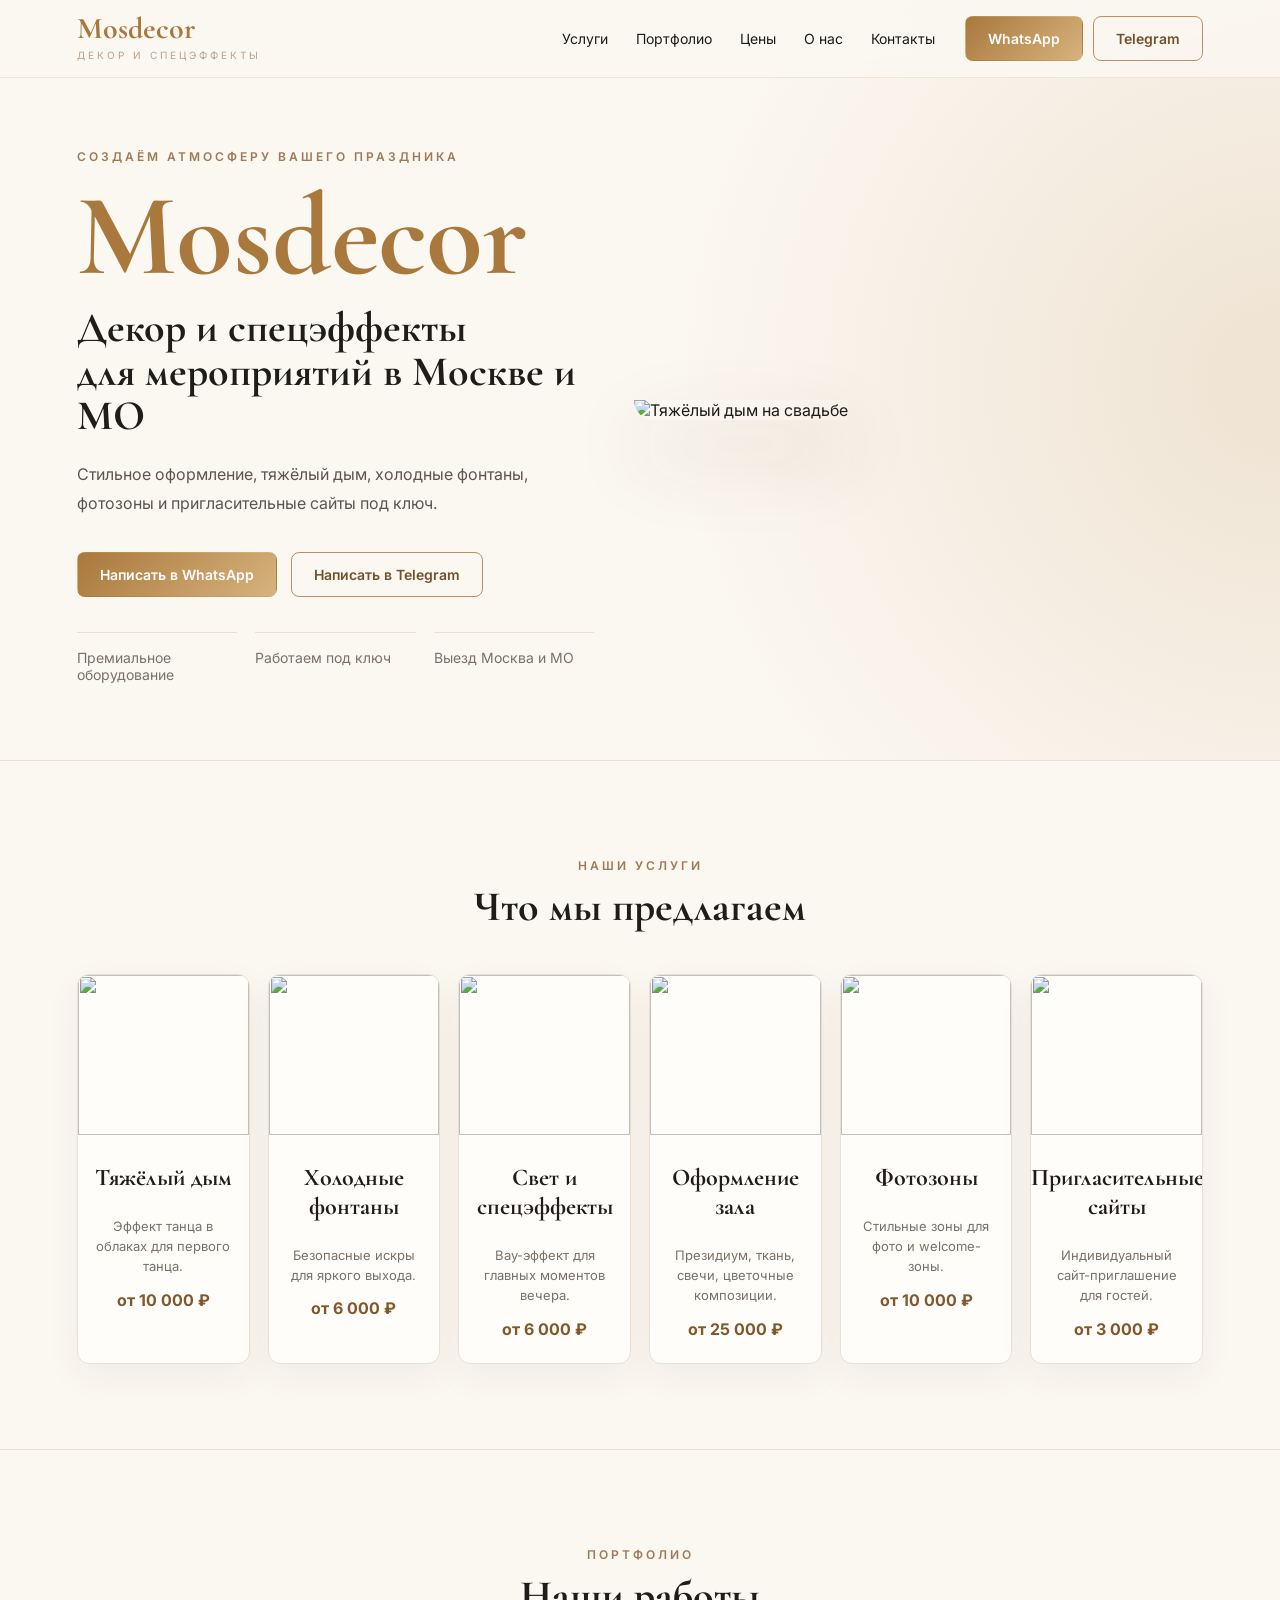
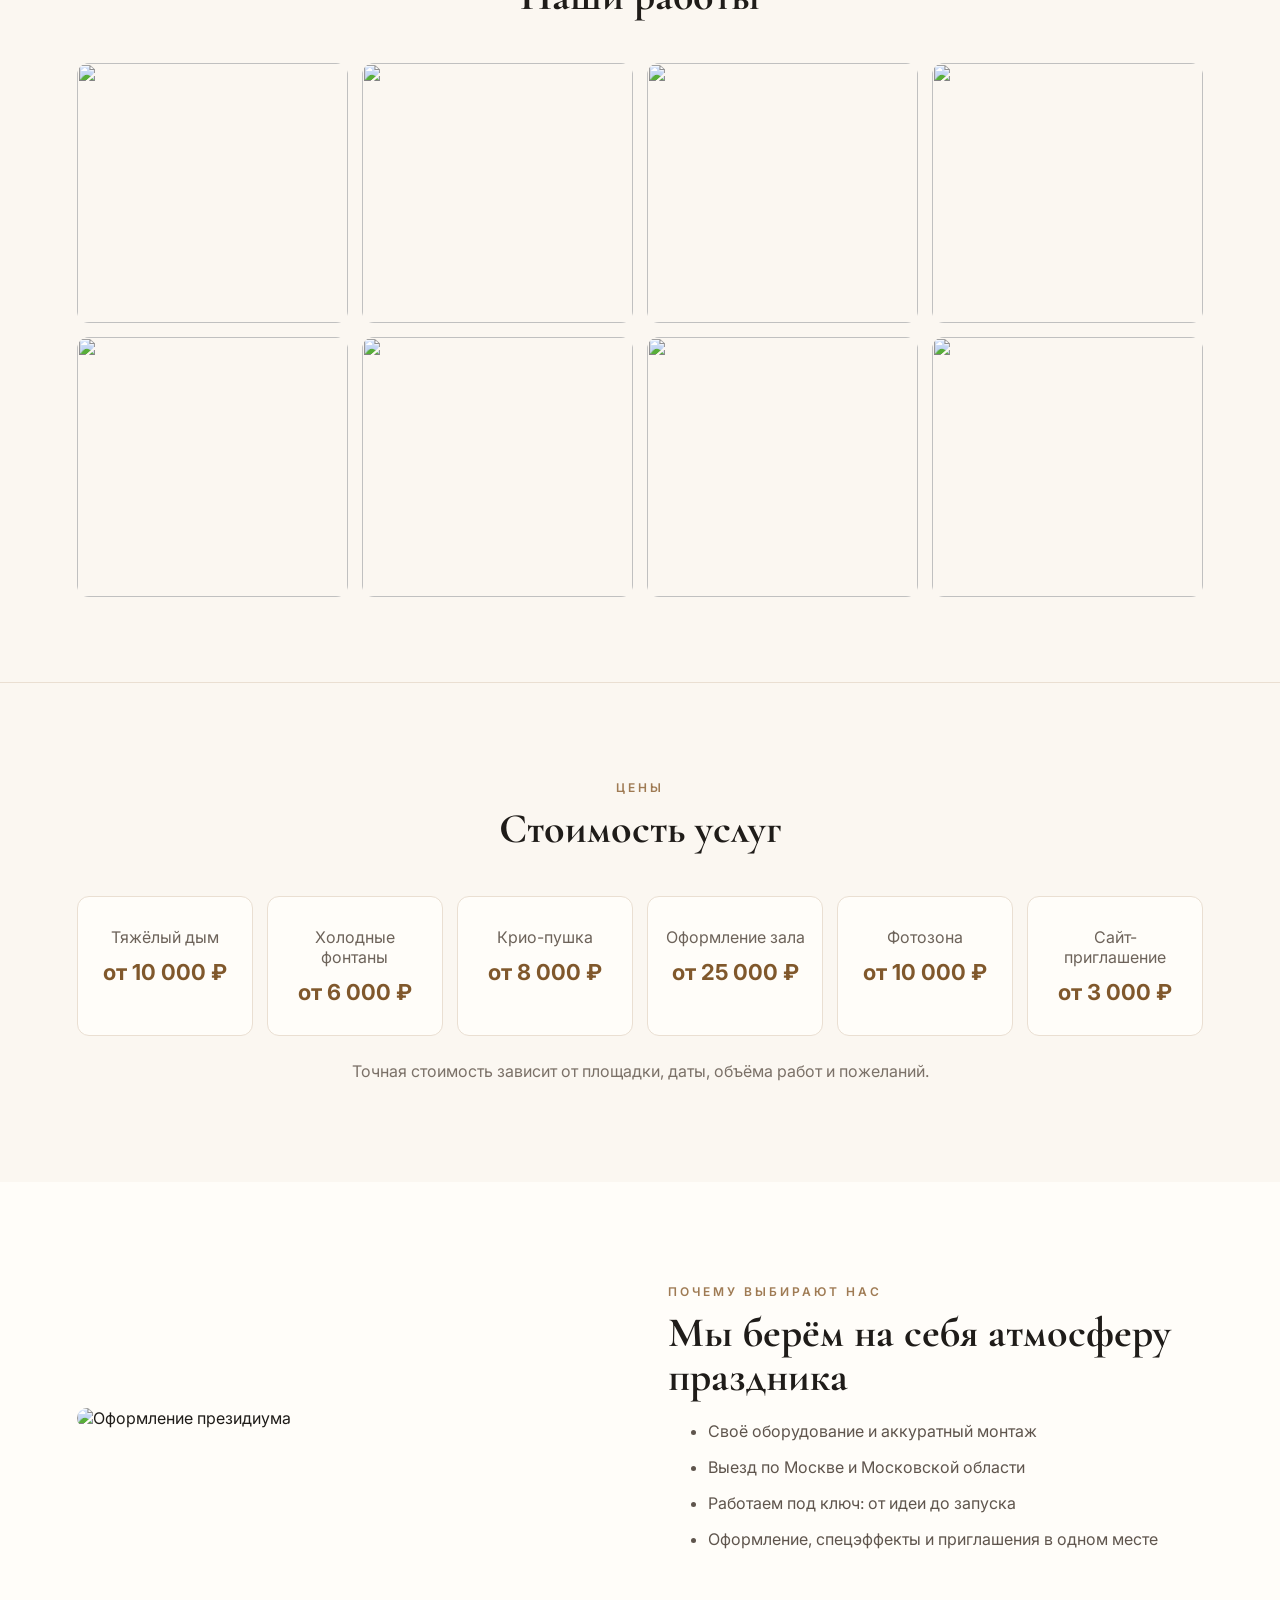
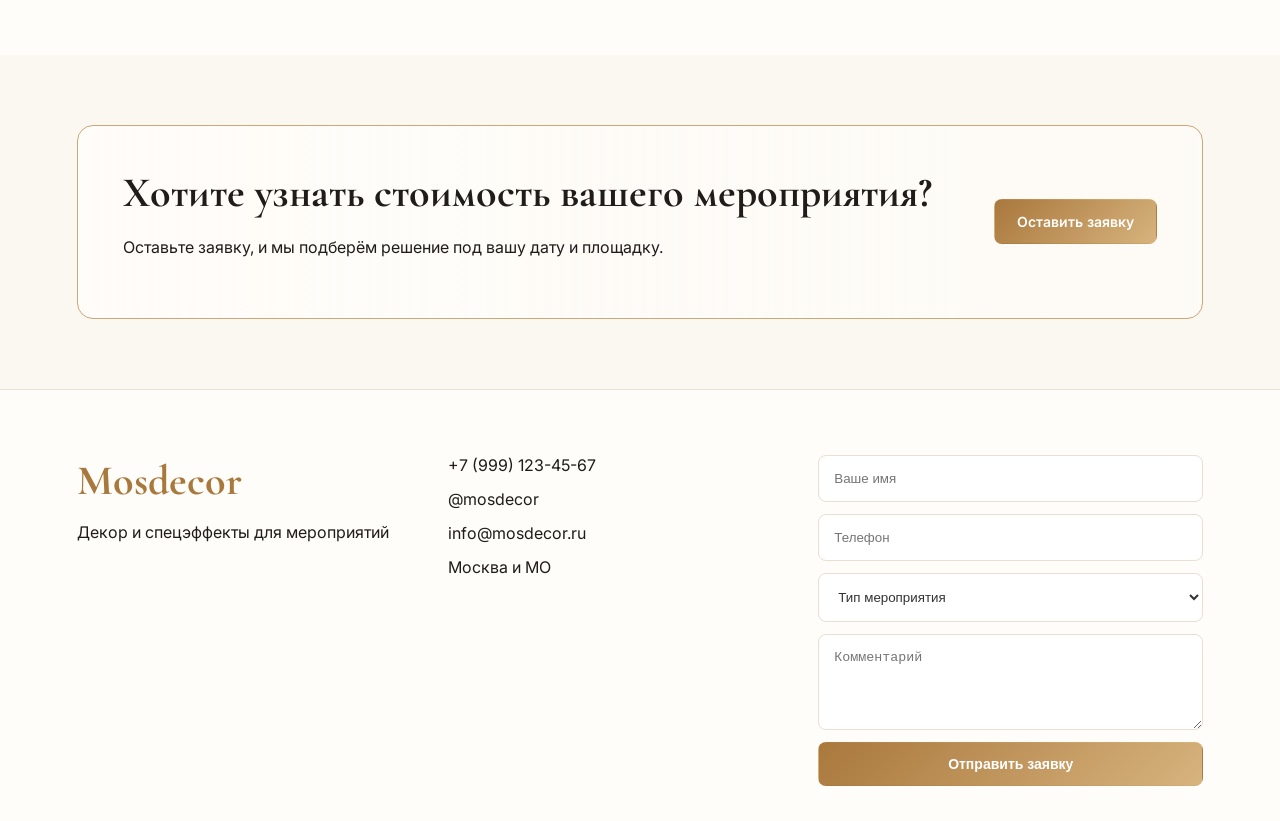
==== index.html @ d2f896ca "Add files via upload" ====
<!doctype html>
<html lang="ru">
<head>
  <meta charset="UTF-8" />
  <meta name="viewport" content="width=device-width, initial-scale=1.0" />
  <title>Mosdecor — декор и спецэффекты</title>
  <meta name="description" content="Mosdecor — декор и спецэффекты для свадеб и мероприятий в Москве и Московской области." />
  <link rel="preconnect" href="https://fonts.googleapis.com">
  <link rel="preconnect" href="https://fonts.gstatic.com" crossorigin>
  <link href="https://fonts.googleapis.com/css2?family=Cormorant+Garamond:wght@400;500;600;700&family=Inter:wght@300;400;500;600&display=swap" rel="stylesheet">
  <link rel="stylesheet" href="style.css" />
</head>
<body>
  <header class="header">
    <a href="#home" class="logo">Mosdecor<span>декор и спецэффекты</span></a>
    <nav class="nav">
      <a href="#services">Услуги</a>
      <a href="#portfolio">Портфолио</a>
      <a href="#prices">Цены</a>
      <a href="#about">О нас</a>
      <a href="#contacts">Контакты</a>
    </nav>
    <div class="header-actions">
      <a class="btn btn-light" href="https://wa.me/79991234567" target="_blank">WhatsApp</a>
      <a class="btn btn-line" href="https://t.me/mosdecor" target="_blank">Telegram</a>
    </div>
    <button class="burger" aria-label="Меню"><span></span><span></span></button>
  </header>

  <main id="home">
    <section class="hero">
      <div class="hero-text reveal">
        <p class="eyebrow">создаём атмосферу вашего праздника</p>
        <h1>Mosdecor</h1>
        <h2>Декор и спецэффекты<br>для мероприятий в Москве и МО</h2>
        <p class="lead">Стильное оформление, тяжёлый дым, холодные фонтаны, фотозоны и пригласительные сайты под ключ.</p>
        <div class="hero-buttons">
          <a class="btn btn-gold" href="https://wa.me/79991234567" target="_blank">Написать в WhatsApp</a>
          <a class="btn btn-outline" href="https://t.me/mosdecor" target="_blank">Написать в Telegram</a>
        </div>
        <div class="features">
          <div>Премиальное оборудование</div>
          <div>Работаем под ключ</div>
          <div>Выезд Москва и МО</div>
        </div>
      </div>
      <div class="hero-photo reveal">
        <img src="images/hero.jpg" alt="Тяжёлый дым на свадьбе">
      </div>
    </section>

    <section class="section" id="services">
      <div class="section-title">
        <p>наши услуги</p>
        <h2>Что мы предлагаем</h2>
      </div>
      <div class="services-grid">
        <article class="service-card"><img src="images/smoke-1.jpg" alt=""><h3>Тяжёлый дым</h3><p>Эффект танца в облаках для первого танца.</p><b>от 10 000 ₽</b></article>
        <article class="service-card"><img src="images/smoke-2.jpg" alt=""><h3>Холодные фонтаны</h3><p>Безопасные искры для яркого выхода.</p><b>от 6 000 ₽</b></article>
        <article class="service-card"><img src="images/smoke-3.jpg" alt=""><h3>Свет и спецэффекты</h3><p>Вау-эффект для главных моментов вечера.</p><b>от 6 000 ₽</b></article>
        <article class="service-card"><img src="images/decor-1.jpg" alt=""><h3>Оформление зала</h3><p>Президиум, ткань, свечи, цветочные композиции.</p><b>от 25 000 ₽</b></article>
        <article class="service-card"><img src="images/zone-1.jpg" alt=""><h3>Фотозоны</h3><p>Стильные зоны для фото и welcome-зоны.</p><b>от 10 000 ₽</b></article>
        <article class="service-card"><img src="images/gold-zone.jpg" alt=""><h3>Пригласительные сайты</h3><p>Индивидуальный сайт-приглашение для гостей.</p><b>от 3 000 ₽</b></article>
      </div>
    </section>

    <section class="section" id="portfolio">
      <div class="section-title"><p>портфолио</p><h2>Наши работы</h2></div>
      <div class="portfolio-grid">
        <img src="images/smoke-1.jpg" alt=""><img src="images/smoke-2.jpg" alt=""><img src="images/smoke-3.jpg" alt=""><img src="images/zone-1.jpg" alt=""><img src="images/zone-2.jpg" alt=""><img src="images/decor-1.jpg" alt=""><img src="images/decor-2.jpg" alt=""><img src="images/decor-3.jpg" alt="">
      </div>
    </section>

    <section class="section prices" id="prices">
      <div class="section-title"><p>цены</p><h2>Стоимость услуг</h2></div>
      <div class="price-grid">
        <div><span>Тяжёлый дым</span><b>от 10 000 ₽</b></div>
        <div><span>Холодные фонтаны</span><b>от 6 000 ₽</b></div>
        <div><span>Крио-пушка</span><b>от 8 000 ₽</b></div>
        <div><span>Оформление зала</span><b>от 25 000 ₽</b></div>
        <div><span>Фотозона</span><b>от 10 000 ₽</b></div>
        <div><span>Сайт-приглашение</span><b>от 3 000 ₽</b></div>
      </div>
      <p class="note">Точная стоимость зависит от площадки, даты, объёма работ и пожеланий.</p>
    </section>

    <section class="about" id="about">
      <div><img src="images/decor-3.jpg" alt="Оформление президиума"></div>
      <div class="about-text">
        <p class="eyebrow">почему выбирают нас</p>
        <h2>Мы берём на себя атмосферу праздника</h2>
        <ul>
          <li>Своё оборудование и аккуратный монтаж</li>
          <li>Выезд по Москве и Московской области</li>
          <li>Работаем под ключ: от идеи до запуска</li>
          <li>Оформление, спецэффекты и приглашения в одном месте</li>
        </ul>
      </div>
    </section>

    <section class="cta">
      <div><h2>Хотите узнать стоимость вашего мероприятия?</h2><p>Оставьте заявку, и мы подберём решение под вашу дату и площадку.</p></div>
      <a href="#contacts" class="btn btn-gold">Оставить заявку</a>
    </section>
  </main>

  <footer class="footer" id="contacts">
    <div class="footer-brand"><h2>Mosdecor</h2><p>Декор и спецэффекты для мероприятий</p></div>
    <div class="contacts">
      <a href="tel:+79991234567">+7 (999) 123-45-67</a>
      <a href="https://t.me/mosdecor" target="_blank">@mosdecor</a>
      <a href="mailto:info@mosdecor.ru">info@mosdecor.ru</a>
      <span>Москва и МО</span>
    </div>
    <form class="form">
      <input type="text" placeholder="Ваше имя">
      <input type="tel" placeholder="Телефон">
      <select><option>Тип мероприятия</option><option>Свадьба</option><option>Юбилей</option><option>Корпоратив</option></select>
      <textarea placeholder="Комментарий"></textarea>
      <button class="btn btn-gold" type="submit">Отправить заявку</button>
    </form>
  </footer>
  <script src="script.js"></script>
</body>
</html>
---- style.css ----
:root{--bg:#fbf7f1;--paper:#fffdf9;--text:#1f1c19;--muted:#7b7168;--gold:#a9783d;--gold2:#d7b37d;--line:#eadfD2}*{box-sizing:border-box}html{scroll-behavior:smooth}body{margin:0;background:var(--bg);color:var(--text);font-family:Inter,Arial,sans-serif}.header{position:fixed;z-index:20;top:0;left:0;right:0;height:78px;display:flex;align-items:center;gap:30px;padding:0 6%;background:rgba(251,247,241,.86);backdrop-filter:blur(18px);border-bottom:1px solid rgba(169,120,61,.14)}.logo{font-family:'Cormorant Garamond',serif;font-size:30px;color:var(--gold);text-decoration:none;font-weight:700;line-height:.8}.logo span{display:block;font:10px Inter,sans-serif;letter-spacing:3px;text-transform:uppercase;color:#b8a28b;margin-top:8px}.nav{margin-left:auto;display:flex;gap:28px}.nav a{color:var(--text);text-decoration:none;font-size:14px}.header-actions{display:flex;gap:10px}.btn{display:inline-flex;align-items:center;justify-content:center;border-radius:8px;padding:13px 22px;text-decoration:none;font-weight:600;font-size:14px;border:1px solid transparent;cursor:pointer}.btn-gold,.btn-light{background:linear-gradient(135deg,var(--gold),var(--gold2));color:white}.btn-outline,.btn-line{border-color:#b99162;color:#74512b;background:transparent}.burger{display:none}.hero{min-height:760px;display:grid;grid-template-columns:1fr 1.1fr;align-items:center;gap:40px;padding:130px 6% 70px;background:radial-gradient(circle at right,#efe3d2,transparent 45%)}.eyebrow,.section-title p{letter-spacing:3px;text-transform:uppercase;color:#9f7b54;font-size:12px;font-weight:600}.hero h1{font-family:'Cormorant Garamond',serif;font-size:116px;line-height:.82;margin:25px 0 22px;color:var(--gold)}.hero h2,.section-title h2,.about h2,.cta h2{font-family:'Cormorant Garamond',serif;font-size:42px;line-height:1.05;margin:0 0 22px}.lead{max-width:520px;color:#5f554d;line-height:1.8}.hero-buttons{display:flex;gap:14px;flex-wrap:wrap;margin:34px 0}.features{display:grid;grid-template-columns:repeat(3,1fr);gap:18px;max-width:660px;margin-top:35px}.features div{border-top:1px solid var(--line);padding-top:16px;color:#7b7168;font-size:14px}.hero-photo img{width:100%;height:620px;object-fit:cover;border-radius:0 0 0 110px;box-shadow:0 35px 80px rgba(91,61,30,.18)}.section{padding:85px 6%;border-top:1px solid var(--line)}.section-title{text-align:center;margin-bottom:45px}.services-grid{display:grid;grid-template-columns:repeat(6,1fr);gap:18px}.service-card{background:var(--paper);border:1px solid var(--line);border-radius:12px;text-align:center;overflow:hidden;padding-bottom:24px;box-shadow:0 12px 35px rgba(83,59,38,.06)}.service-card img{width:100%;height:160px;object-fit:cover}.service-card h3{font-family:'Cormorant Garamond',serif;font-size:24px}.service-card p{font-size:13px;line-height:1.55;color:var(--muted);padding:0 14px}.service-card b{color:#80582c}.portfolio-grid{display:grid;grid-template-columns:repeat(4,1fr);gap:14px}.portfolio-grid img{width:100%;height:260px;object-fit:cover;border-radius:12px}.price-grid{display:grid;grid-template-columns:repeat(6,1fr);gap:14px}.price-grid div{background:var(--paper);border:1px solid var(--line);border-radius:12px;text-align:center;padding:30px 15px}.price-grid span{display:block;color:#6d635a;margin-bottom:12px}.price-grid b{font-size:22px;color:#80582c}.note{text-align:center;color:var(--muted);margin-top:25px}.about{display:grid;grid-template-columns:1fr 1fr;gap:55px;align-items:center;padding:90px 6%;background:#fffdf9}.about img{width:100%;height:520px;object-fit:cover;border-radius:16px}.about li{margin:16px 0;color:#5f554d}.cta{margin:70px 6%;padding:45px;border:1px solid #cba779;border-radius:16px;background:linear-gradient(90deg,rgba(255,253,249,.94),rgba(255,253,249,.62)),url('images/decor-2.jpg') center/cover;display:flex;align-items:center;justify-content:space-between;gap:30px}.footer{padding:65px 6% 35px;display:grid;grid-template-columns:1fr 1fr 1.2fr;gap:50px;border-top:1px solid var(--line);background:#fffdf9}.footer h2{font-family:'Cormorant Garamond',serif;font-size:42px;color:var(--gold);margin:0}.contacts{display:flex;flex-direction:column;gap:14px}.contacts a{color:var(--text);text-decoration:none}.form{display:grid;gap:12px}.form input,.form select,.form textarea{width:100%;padding:15px;border:1px solid var(--line);border-radius:8px;background:#fff;color:#333}.form textarea{min-height:96px;resize:vertical}.reveal{opacity:0;transform:translateY(20px);transition:1s}.reveal.show{opacity:1;transform:none}@media(max-width:1000px){.nav,.header-actions{display:none}.burger{display:block;margin-left:auto;background:none;border:0}.burger span{display:block;width:28px;height:2px;background:#8c6a44;margin:6px}.hero{grid-template-columns:1fr;padding-top:110px}.hero h1{font-size:76px}.hero-photo img{height:500px;border-radius:18px}.services-grid,.price-grid{grid-template-columns:repeat(2,1fr)}.portfolio-grid{grid-template-columns:repeat(2,1fr)}.about,.footer{grid-template-columns:1fr}.cta{flex-direction:column;align-items:flex-start}.features{grid-template-columns:1fr}}@media(max-width:560px){.header{height:66px;padding:0 20px}.logo{font-size:25px}.hero{padding:95px 20px 50px}.hero h1{font-size:64px}.hero h2,.section-title h2,.about h2,.cta h2{font-size:34px}.hero-photo img{height:430px}.section,.about{padding:60px 20px}.services-grid,.price-grid,.portfolio-grid{grid-template-columns:1fr}.portfolio-grid img{height:330px}.footer{padding:50px 20px}.cta{margin:40px 20px;padding:28px}.btn{width:100%}}
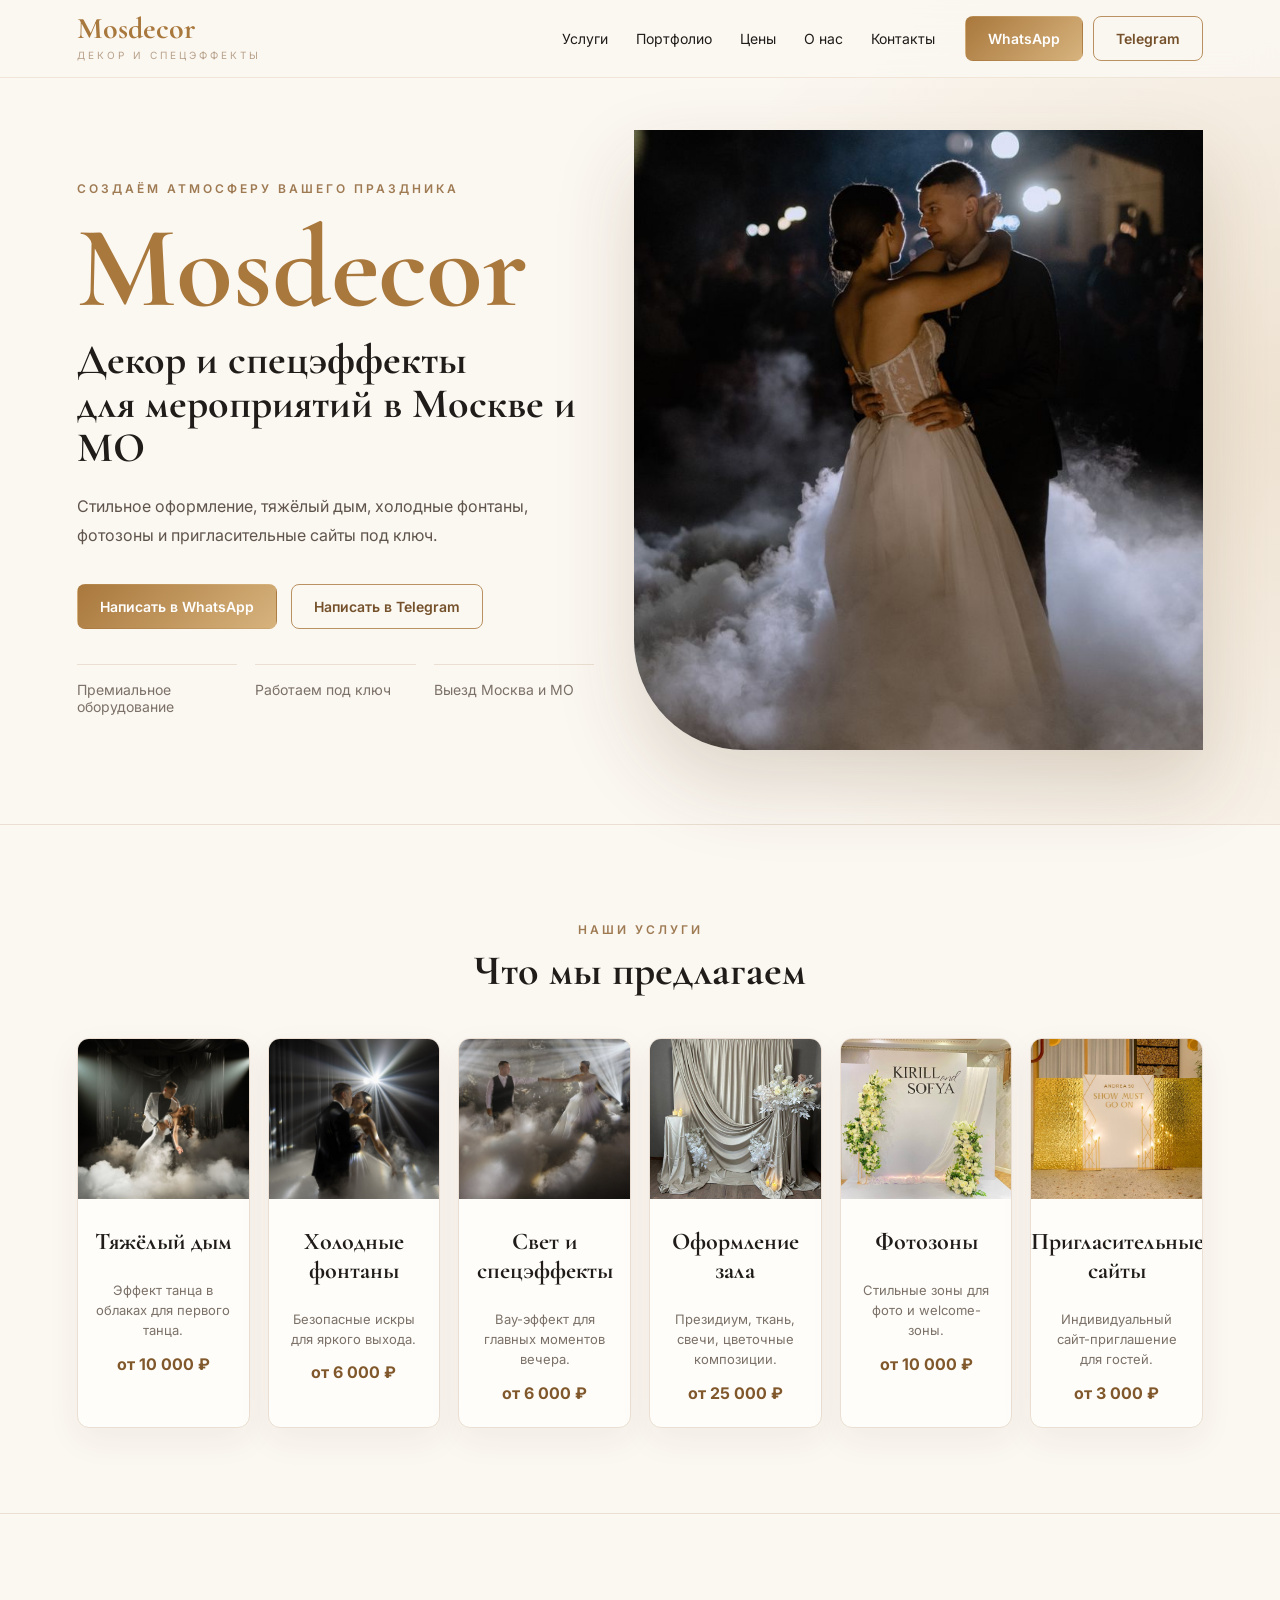
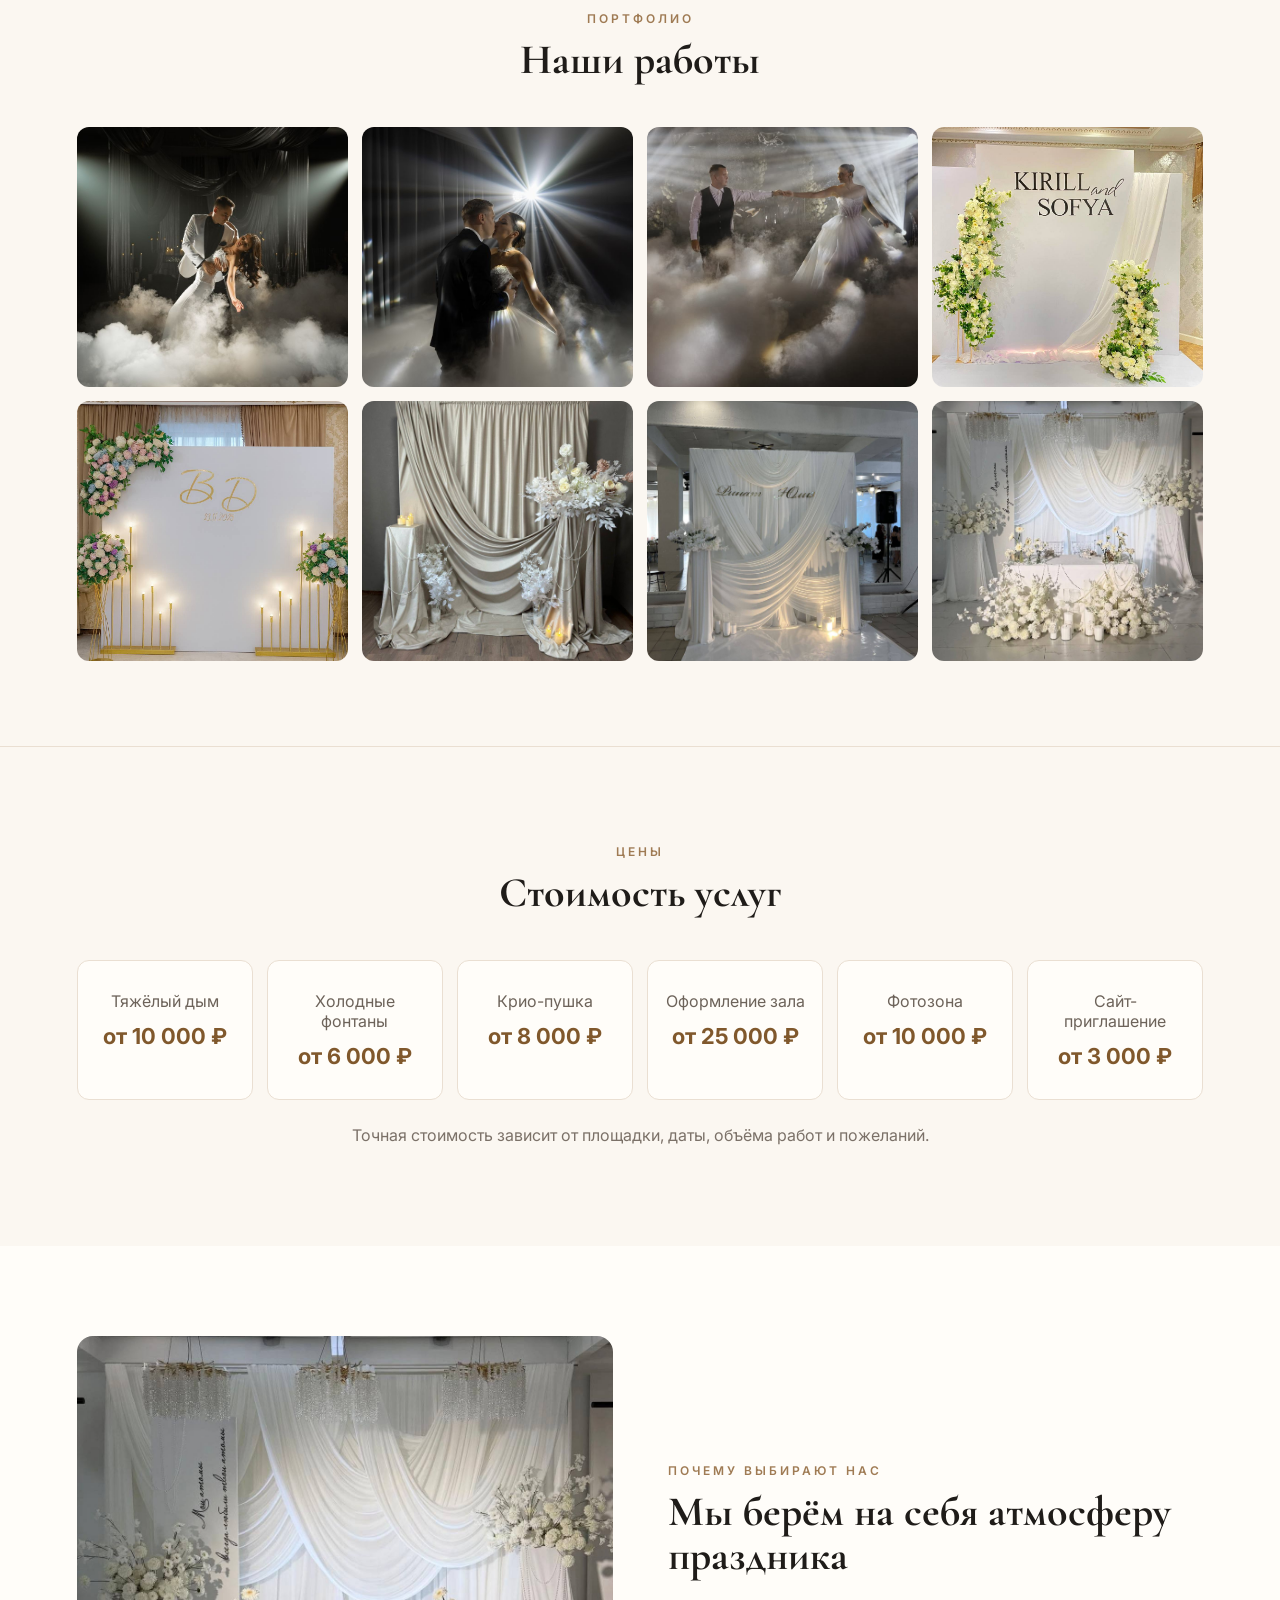
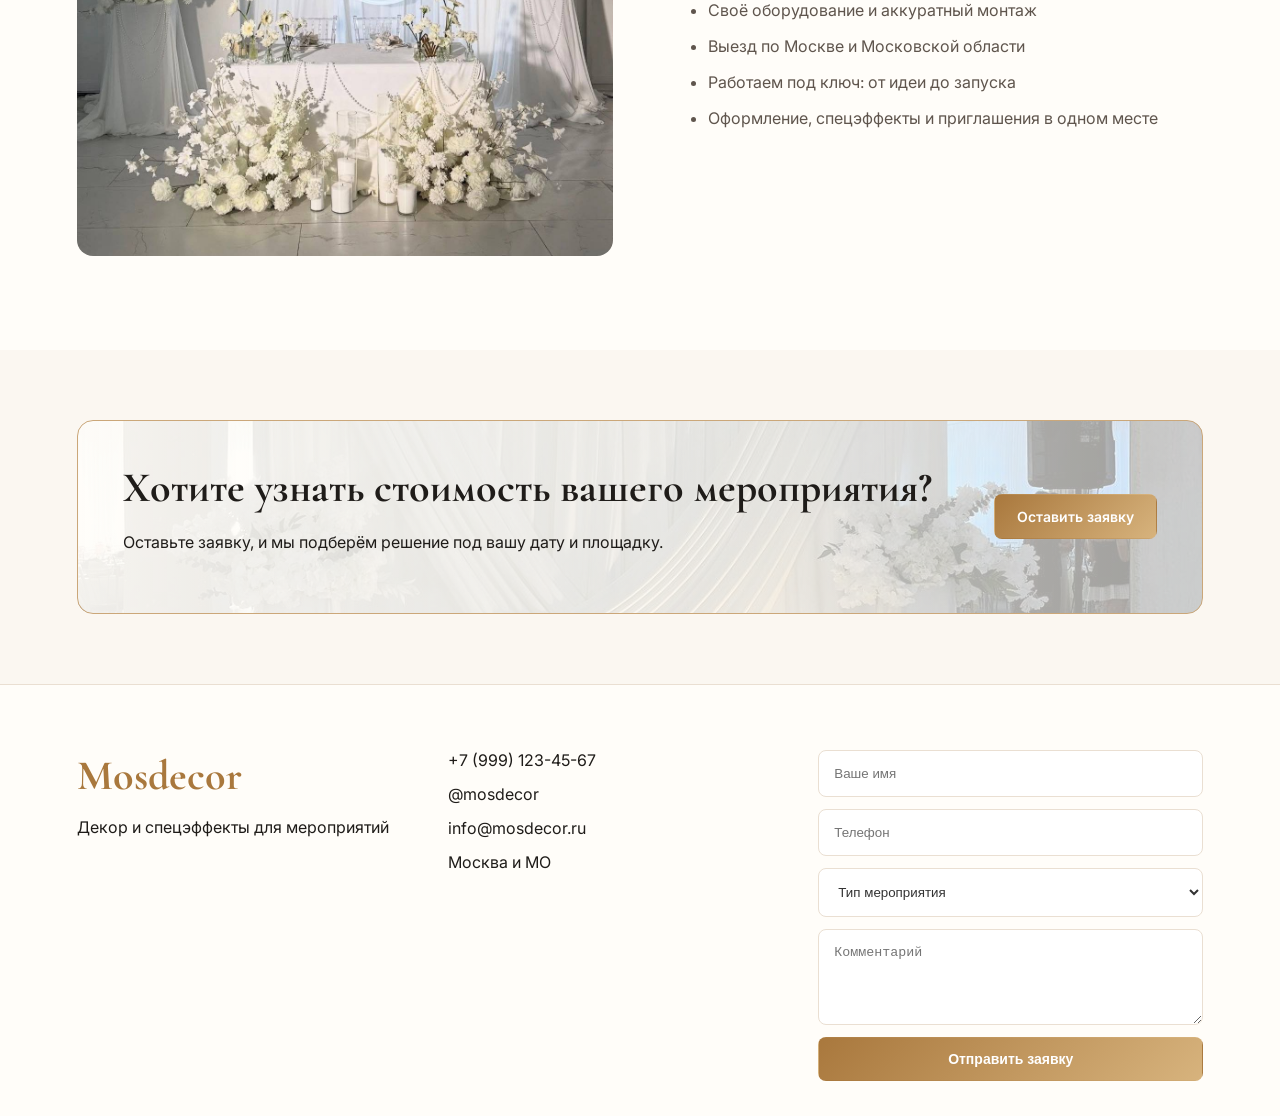
==== commit 8f14a176: "Update index.html" ====
--- a/index.html
+++ b/index.html
@@ -123,3 +123,4 @@
   <script src="script.js"></script>
 </body>
 </html>
+
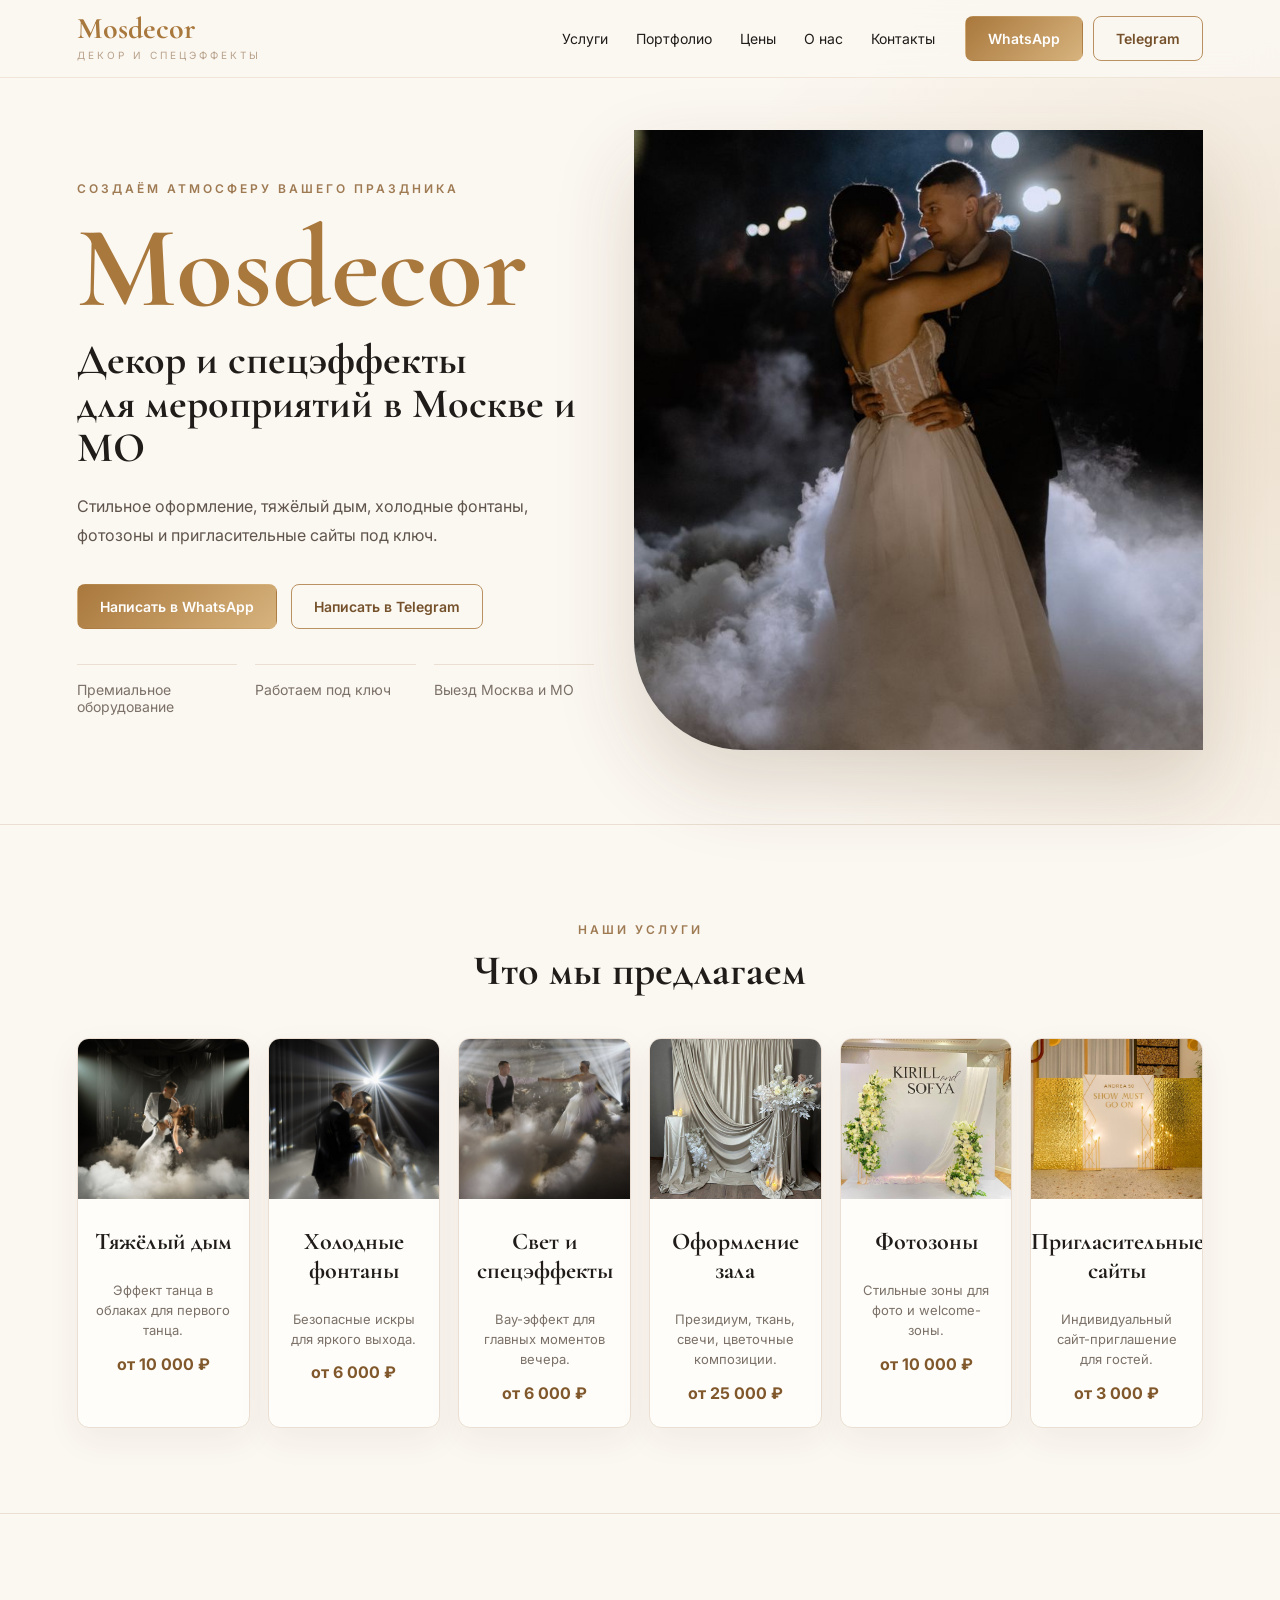
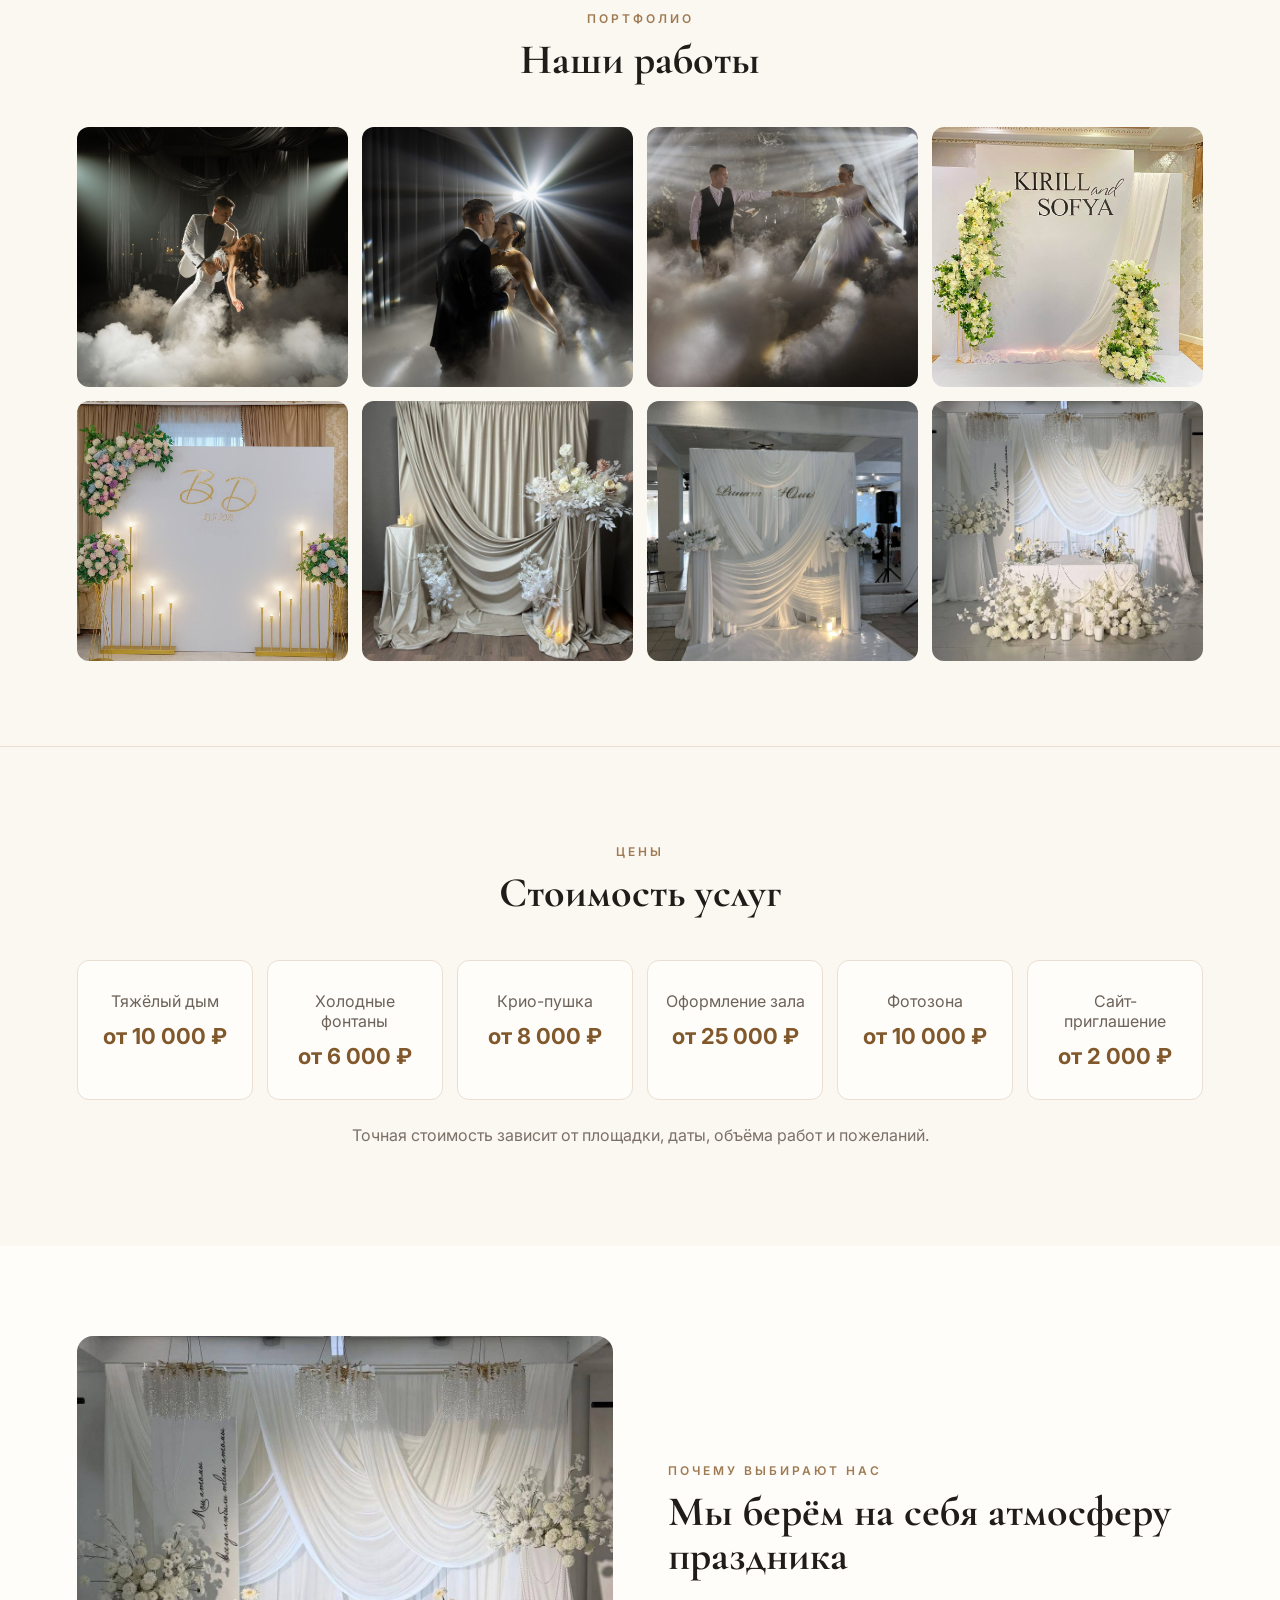
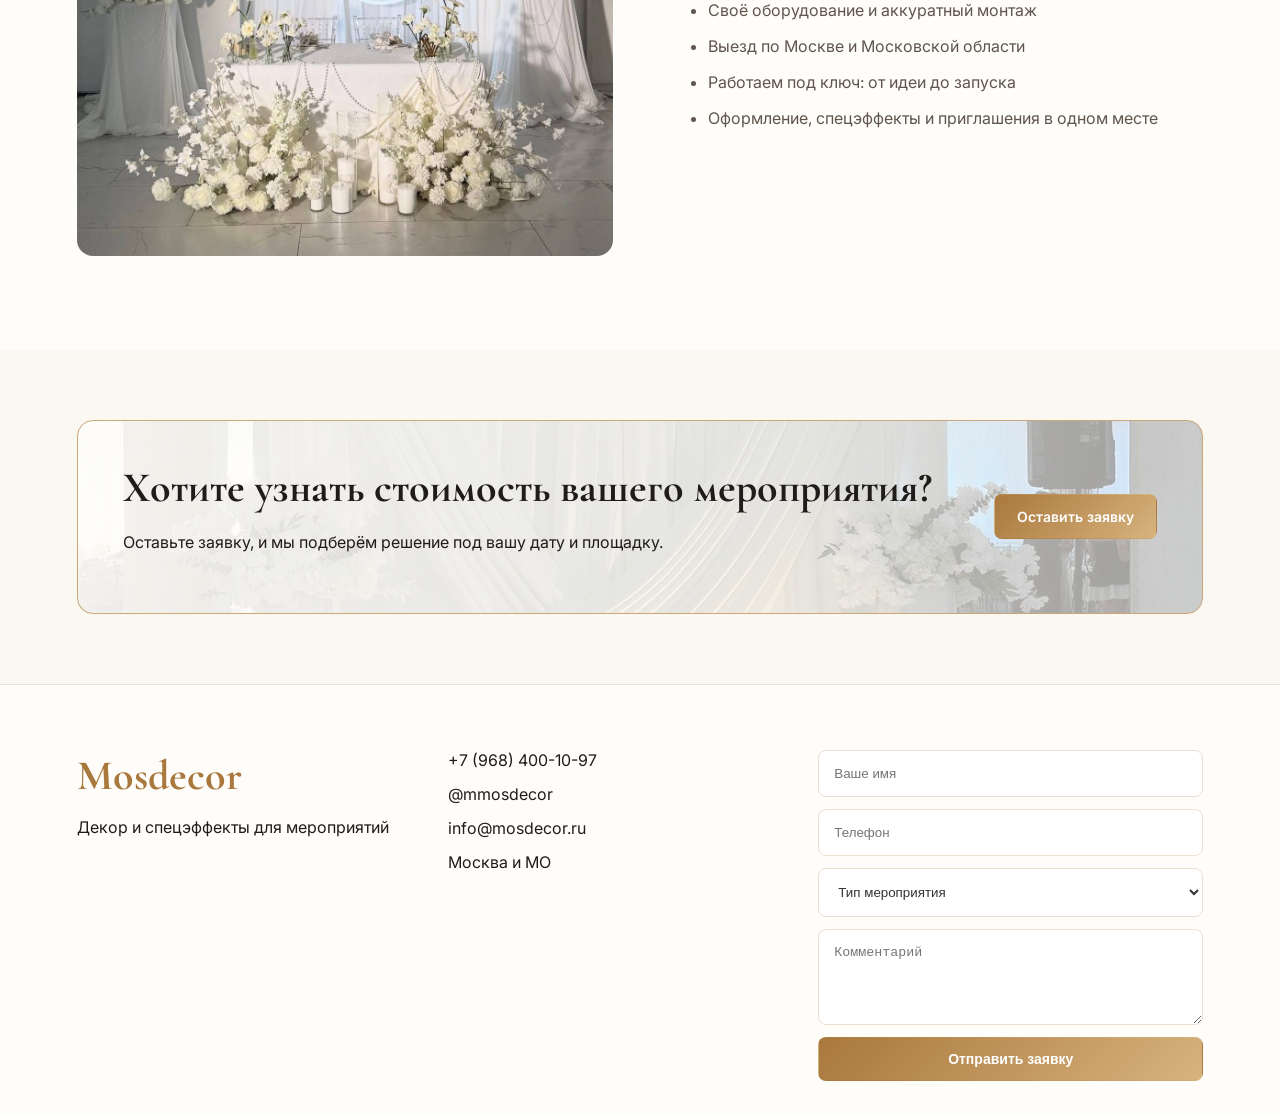
==== commit e923040f: "Update index.html" ====
--- a/index.html
+++ b/index.html
@@ -21,8 +21,8 @@
       <a href="#contacts">Контакты</a>
     </nav>
     <div class="header-actions">
-      <a class="btn btn-light" href="https://wa.me/79991234567" target="_blank">WhatsApp</a>
-      <a class="btn btn-line" href="https://t.me/mosdecor" target="_blank">Telegram</a>
+      <a class="btn btn-light" href="https://wa.me/79684001097" target="_blank">WhatsApp</a>
+      <a class="btn btn-line" href="https://t.me/mmosdecor" target="_blank">Telegram</a>
     </div>
     <button class="burger" aria-label="Меню"><span></span><span></span></button>
   </header>
@@ -35,8 +35,8 @@
         <h2>Декор и спецэффекты<br>для мероприятий в Москве и МО</h2>
         <p class="lead">Стильное оформление, тяжёлый дым, холодные фонтаны, фотозоны и пригласительные сайты под ключ.</p>
         <div class="hero-buttons">
-          <a class="btn btn-gold" href="https://wa.me/79991234567" target="_blank">Написать в WhatsApp</a>
-          <a class="btn btn-outline" href="https://t.me/mosdecor" target="_blank">Написать в Telegram</a>
+          <a class="btn btn-gold" href="https://wa.me/79684001097" target="_blank">Написать в WhatsApp</a>
+          <a class="btn btn-outline" href="https://t.me/mmosdecor" target="_blank">Написать в Telegram</a>
         </div>
         <div class="features">
           <div>Премиальное оборудование</div>
@@ -79,7 +79,7 @@
         <div><span>Крио-пушка</span><b>от 8 000 ₽</b></div>
         <div><span>Оформление зала</span><b>от 25 000 ₽</b></div>
         <div><span>Фотозона</span><b>от 10 000 ₽</b></div>
-        <div><span>Сайт-приглашение</span><b>от 3 000 ₽</b></div>
+        <div><span>Сайт-приглашение</span><b>от 2 000 ₽</b></div>
       </div>
       <p class="note">Точная стоимость зависит от площадки, даты, объёма работ и пожеланий.</p>
     </section>
@@ -107,8 +107,8 @@
   <footer class="footer" id="contacts">
     <div class="footer-brand"><h2>Mosdecor</h2><p>Декор и спецэффекты для мероприятий</p></div>
     <div class="contacts">
-      <a href="tel:+79991234567">+7 (999) 123-45-67</a>
-      <a href="https://t.me/mosdecor" target="_blank">@mosdecor</a>
+      <a href="tel:+79684001097">+7 (968) 400-10-97</a>
+      <a href="https://t.me/mmosdecor" target="_blank">@mmosdecor</a>
       <a href="mailto:info@mosdecor.ru">info@mosdecor.ru</a>
       <span>Москва и МО</span>
     </div>
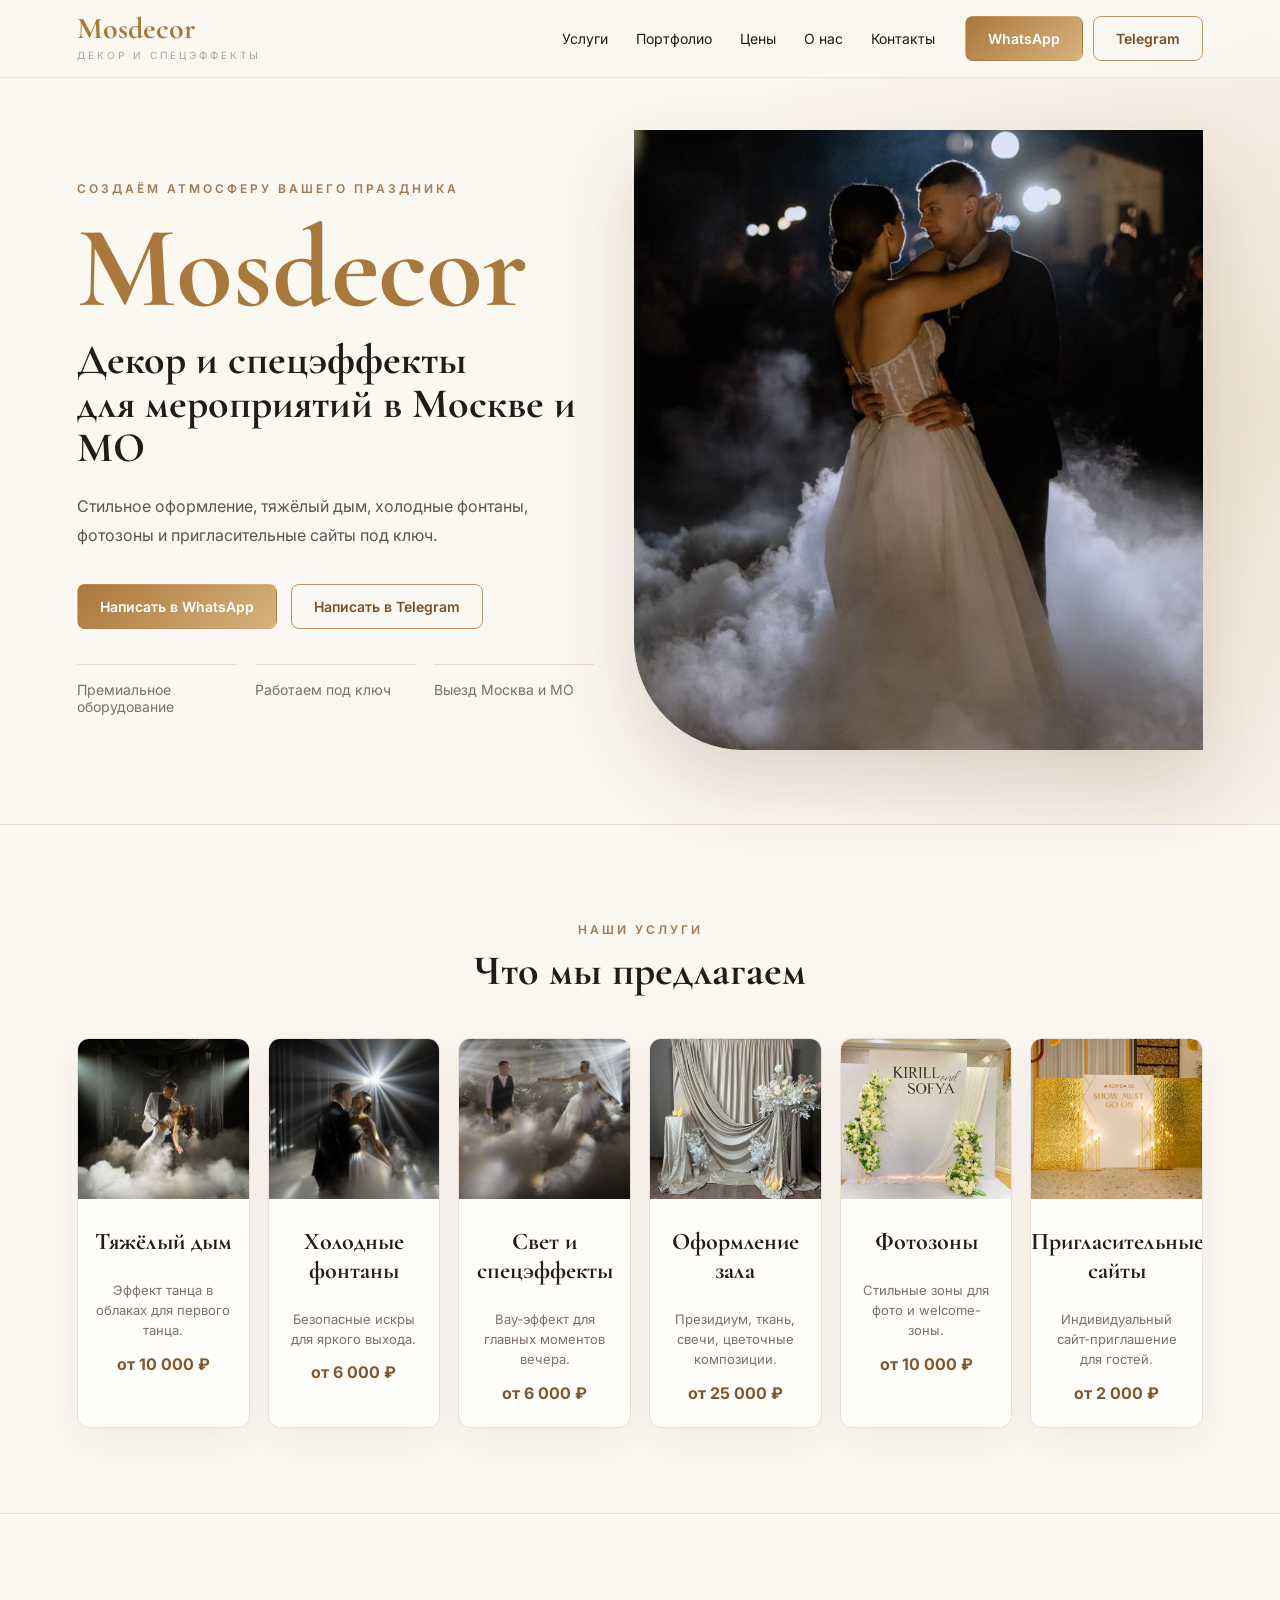
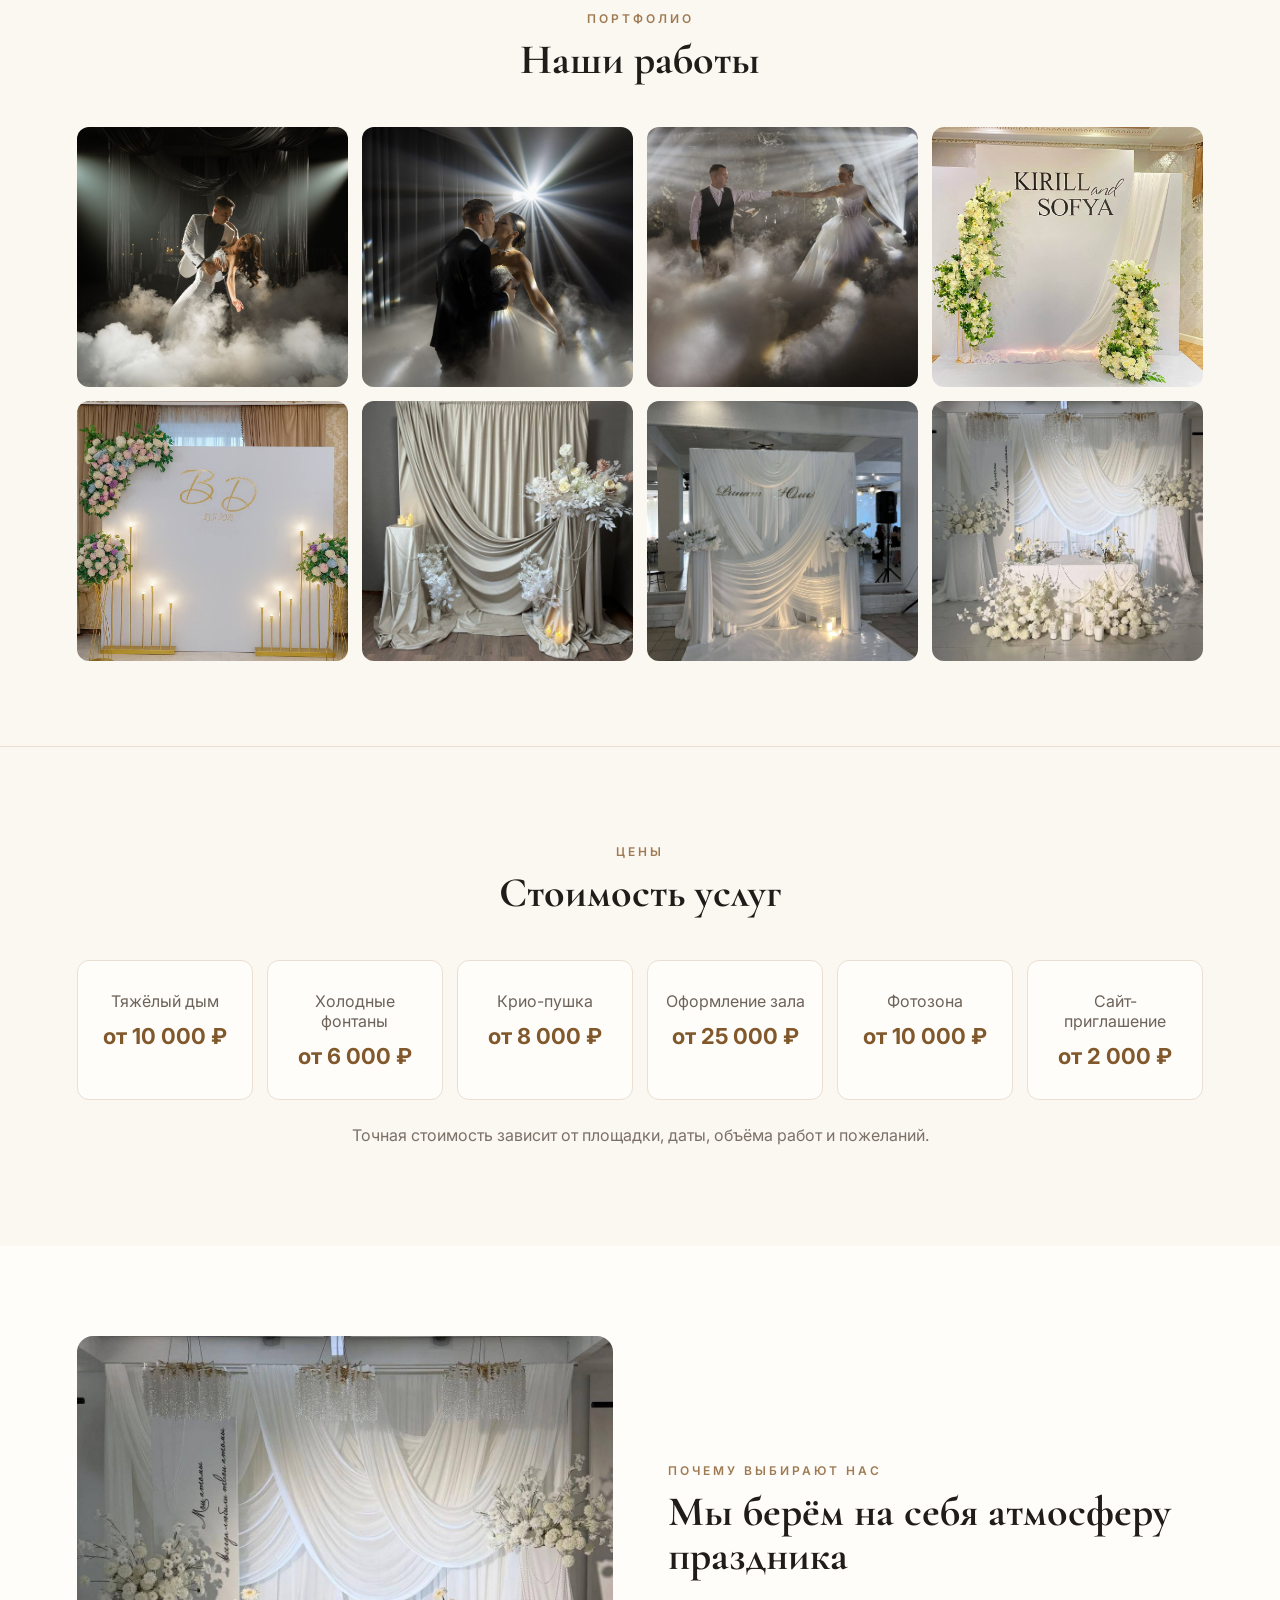
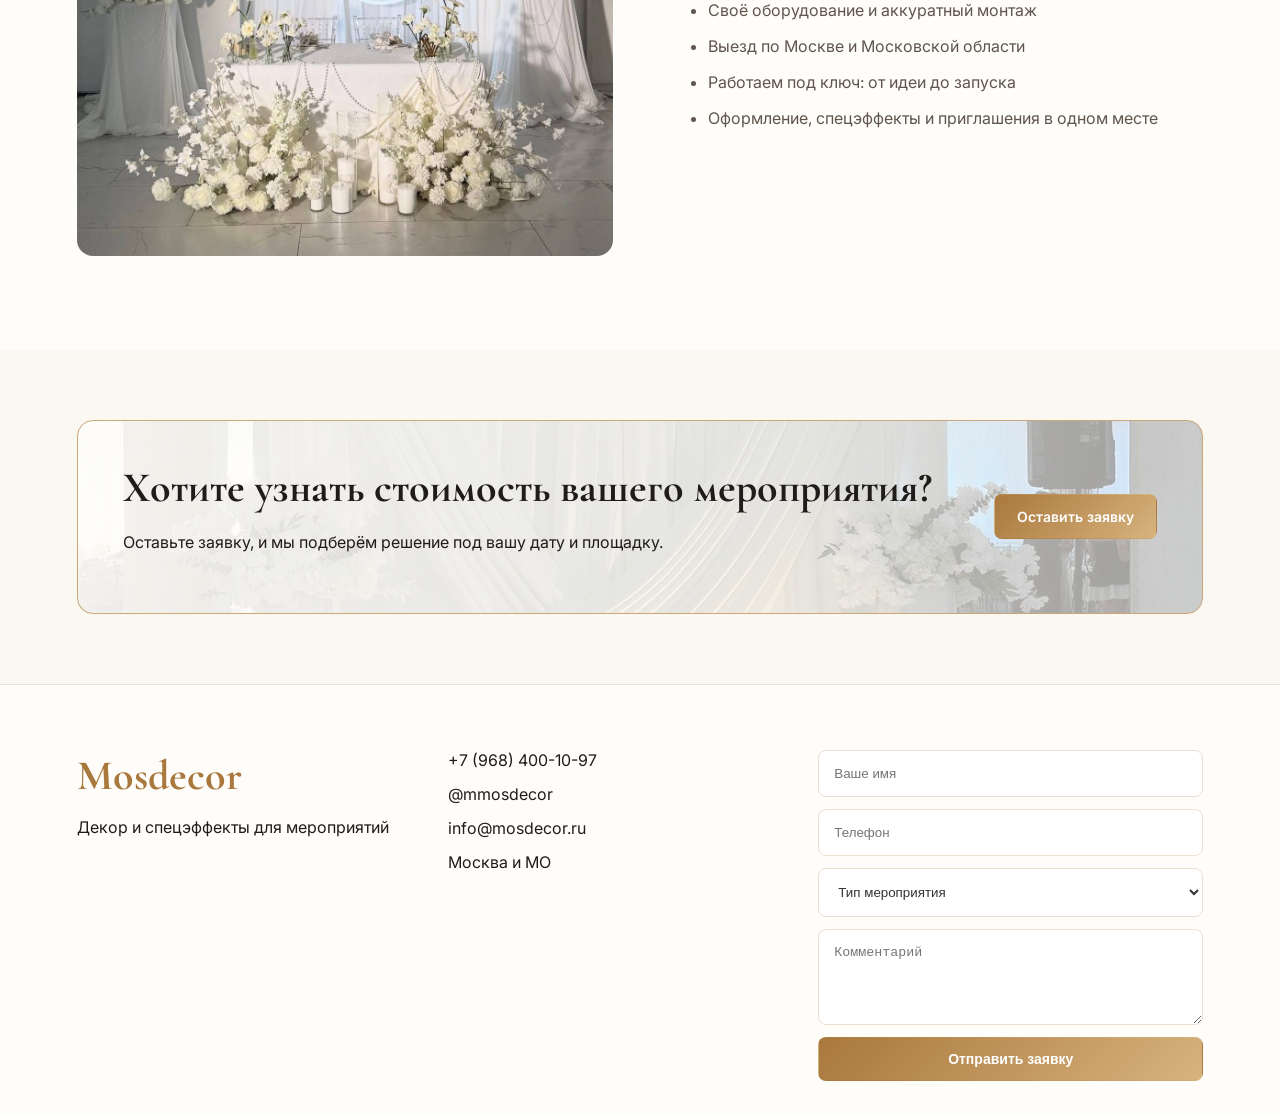
==== commit 2d62b28c: "Update index.html" ====
--- a/index.html
+++ b/index.html
@@ -60,7 +60,7 @@
         <article class="service-card"><img src="images/smoke-3.jpg" alt=""><h3>Свет и спецэффекты</h3><p>Вау-эффект для главных моментов вечера.</p><b>от 6 000 ₽</b></article>
         <article class="service-card"><img src="images/decor-1.jpg" alt=""><h3>Оформление зала</h3><p>Президиум, ткань, свечи, цветочные композиции.</p><b>от 25 000 ₽</b></article>
         <article class="service-card"><img src="images/zone-1.jpg" alt=""><h3>Фотозоны</h3><p>Стильные зоны для фото и welcome-зоны.</p><b>от 10 000 ₽</b></article>
-        <article class="service-card"><img src="images/gold-zone.jpg" alt=""><h3>Пригласительные сайты</h3><p>Индивидуальный сайт-приглашение для гостей.</p><b>от 3 000 ₽</b></article>
+        <article class="service-card"><img src="images/gold-zone.jpg" alt=""><h3>Пригласительные сайты</h3><p>Индивидуальный сайт-приглашение для гостей.</p><b>от 2 000 ₽</b></article>
       </div>
     </section>
 
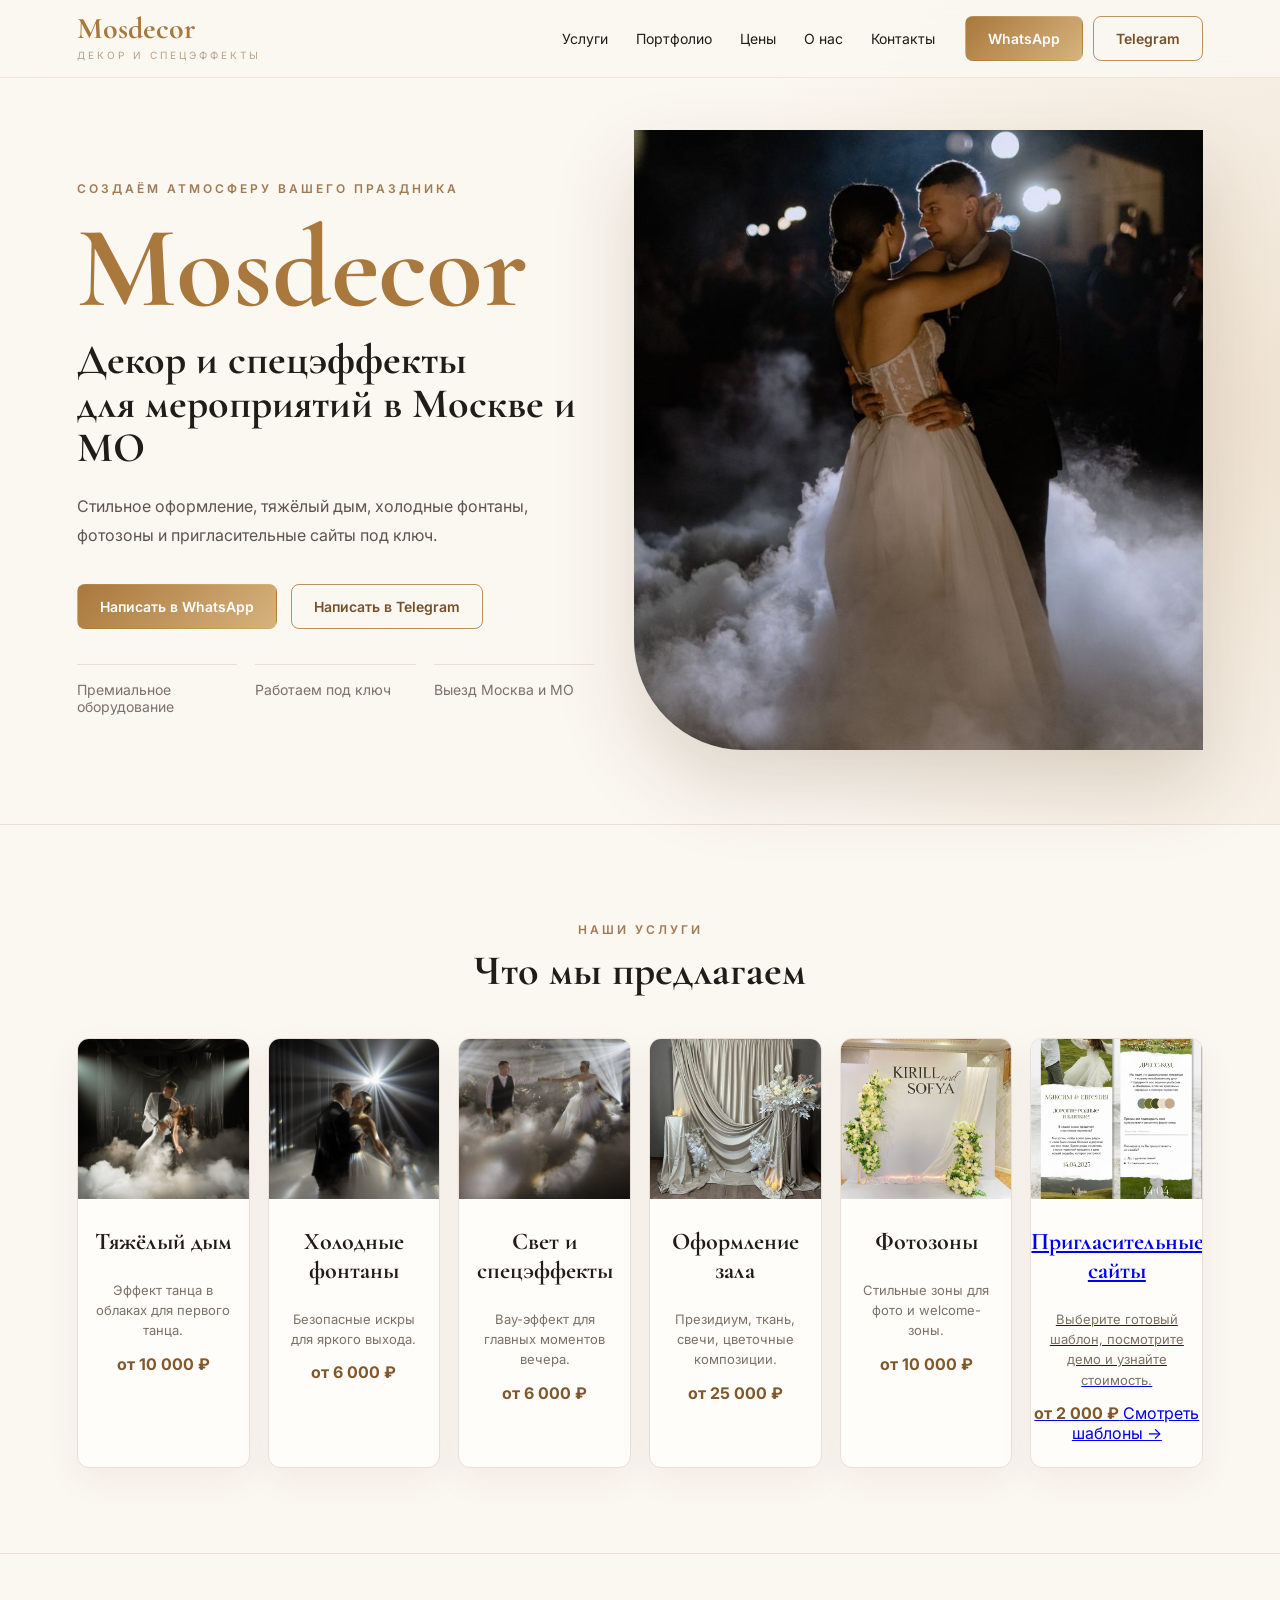
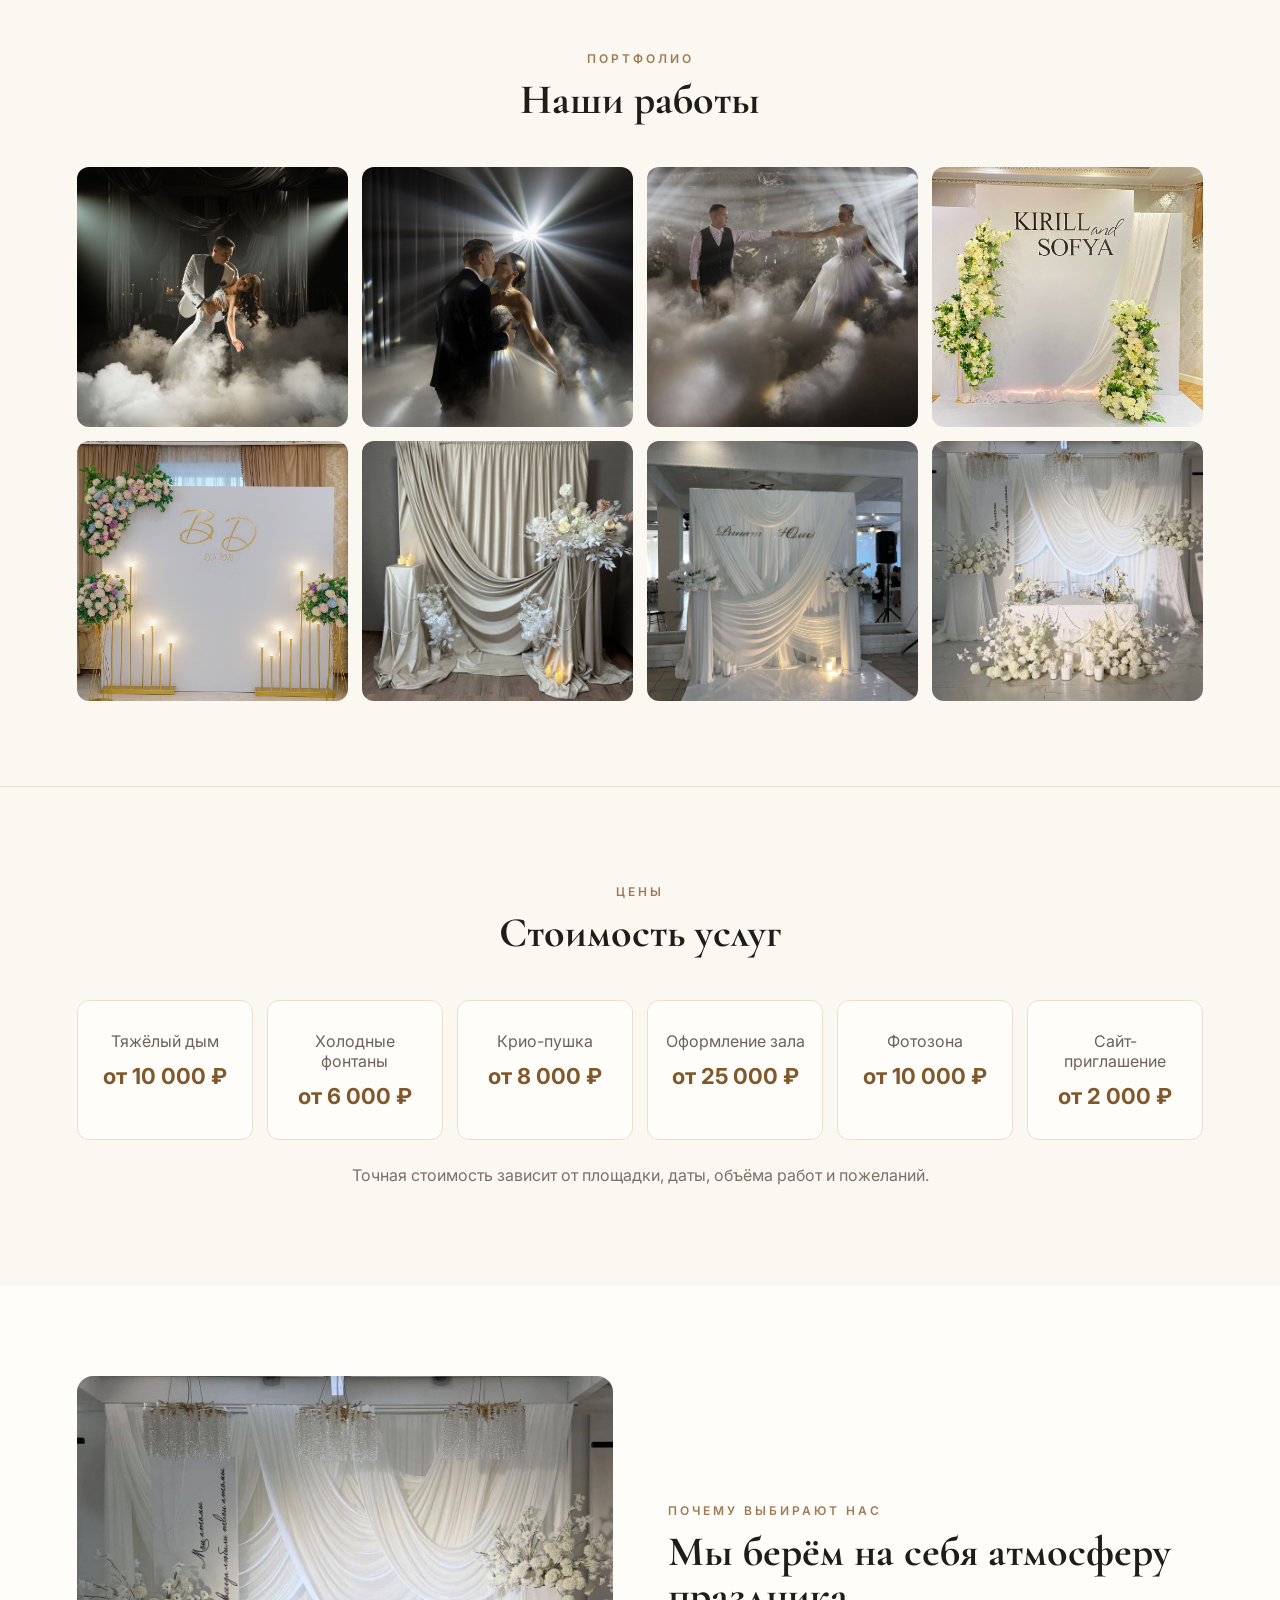
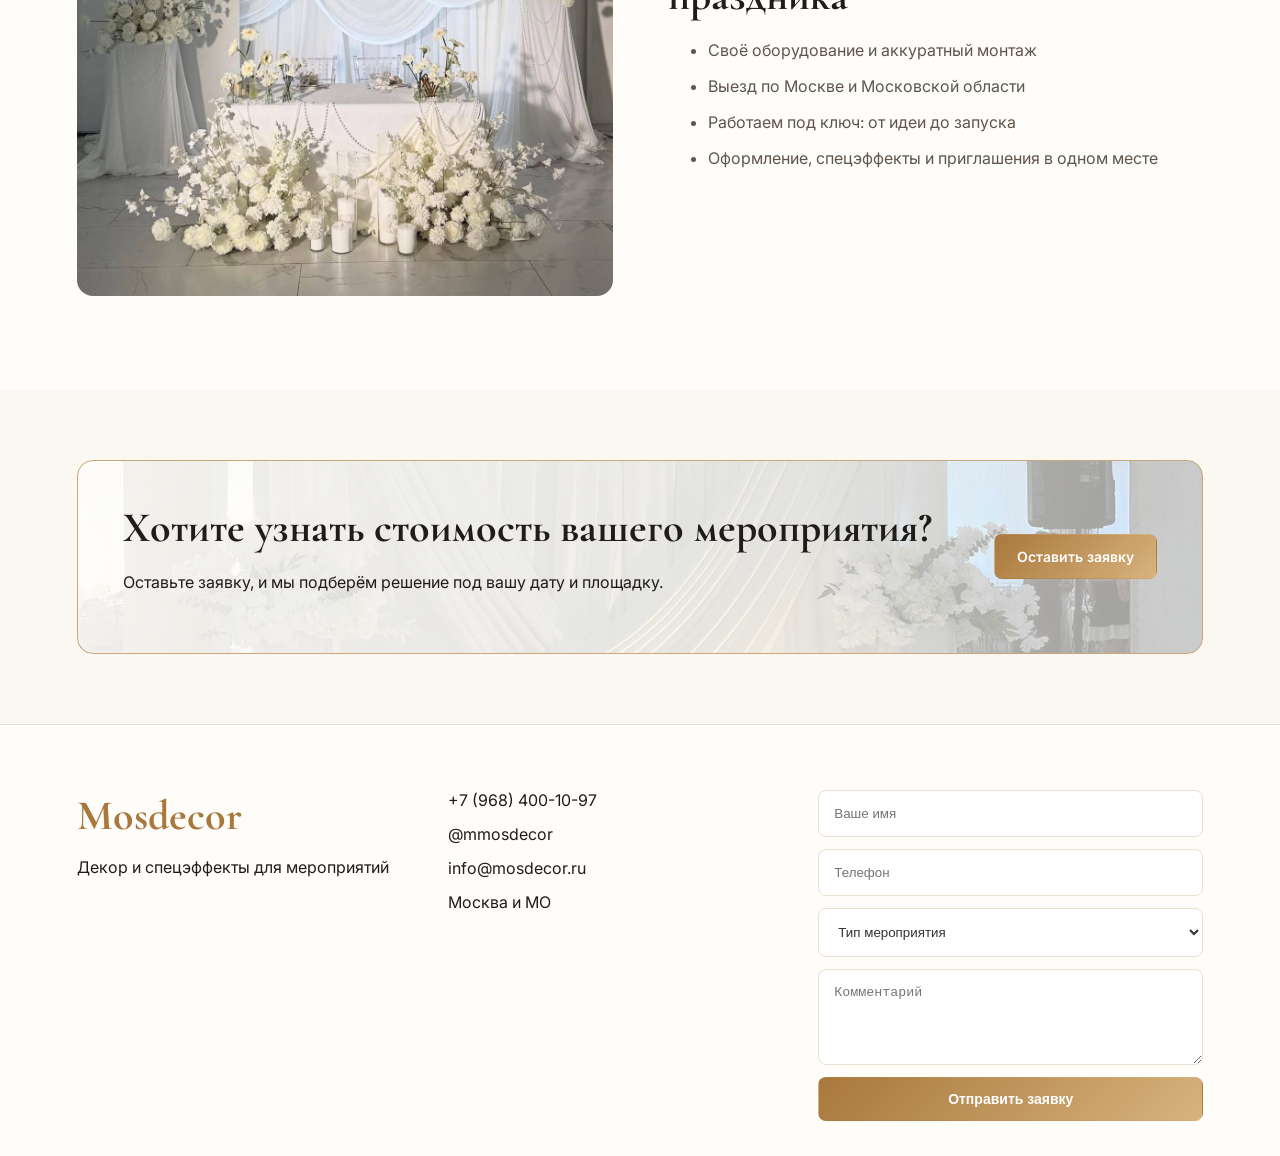
==== commit b99b81de: "Update index.html" ====
--- a/index.html
+++ b/index.html
@@ -60,7 +60,22 @@
         <article class="service-card"><img src="images/smoke-3.jpg" alt=""><h3>Свет и спецэффекты</h3><p>Вау-эффект для главных моментов вечера.</p><b>от 6 000 ₽</b></article>
         <article class="service-card"><img src="images/decor-1.jpg" alt=""><h3>Оформление зала</h3><p>Президиум, ткань, свечи, цветочные композиции.</p><b>от 25 000 ₽</b></article>
         <article class="service-card"><img src="images/zone-1.jpg" alt=""><h3>Фотозоны</h3><p>Стильные зоны для фото и welcome-зоны.</p><b>от 10 000 ₽</b></article>
-        <article class="service-card"><img src="images/gold-zone.jpg" alt=""><h3>Пригласительные сайты</h3><p>Индивидуальный сайт-приглашение для гостей.</p><b>от 2 000 ₽</b></article>
+        <a href="invitations.html" class="service-card service-card-link">
+  <img src="images/gold-zone.jpg" alt="Каталог пригласительных сайтов">
+
+  <h3>Пригласительные сайты</h3>
+
+  <p>
+    Выберите готовый шаблон, посмотрите демо
+    и узнайте стоимость.
+  </p>
+
+  <b>от 2 000 ₽</b>
+
+  <span class="service-more">
+    Смотреть шаблоны →
+  </span>
+</a>
       </div>
     </section>
 
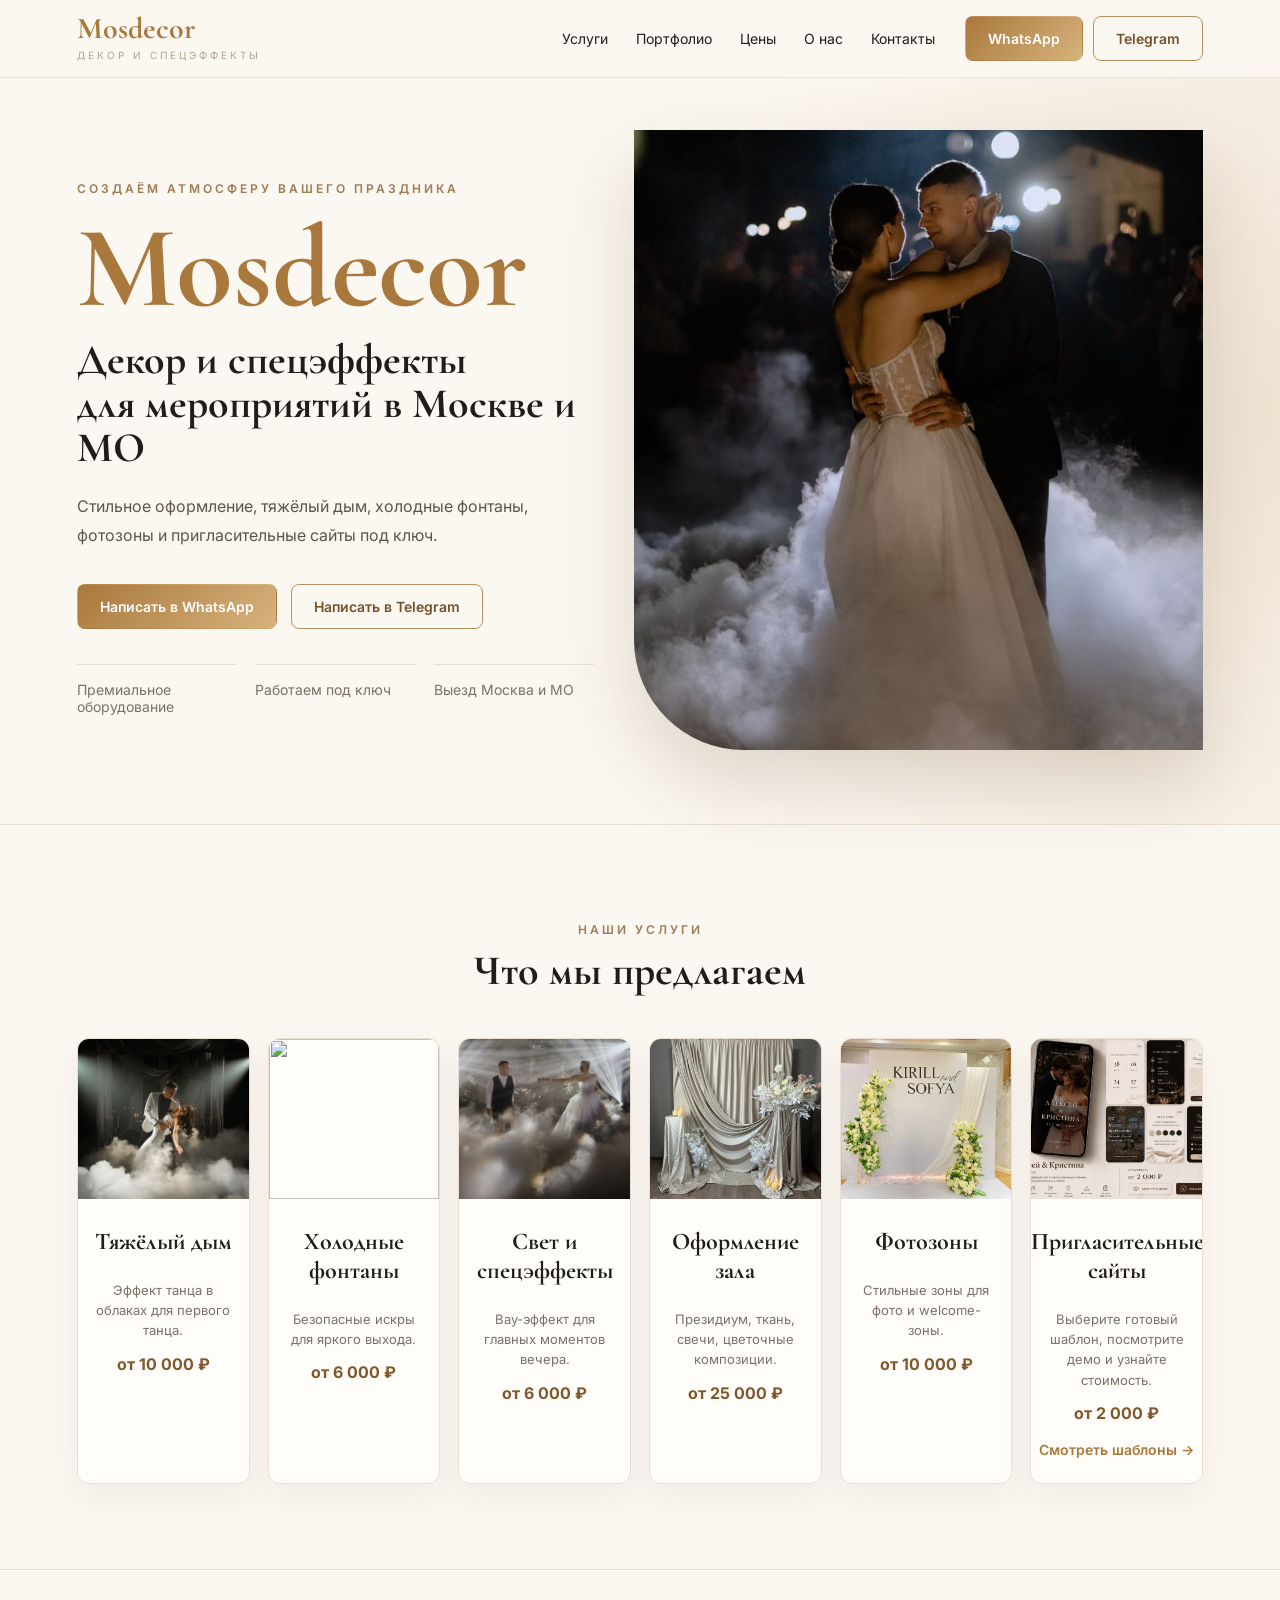
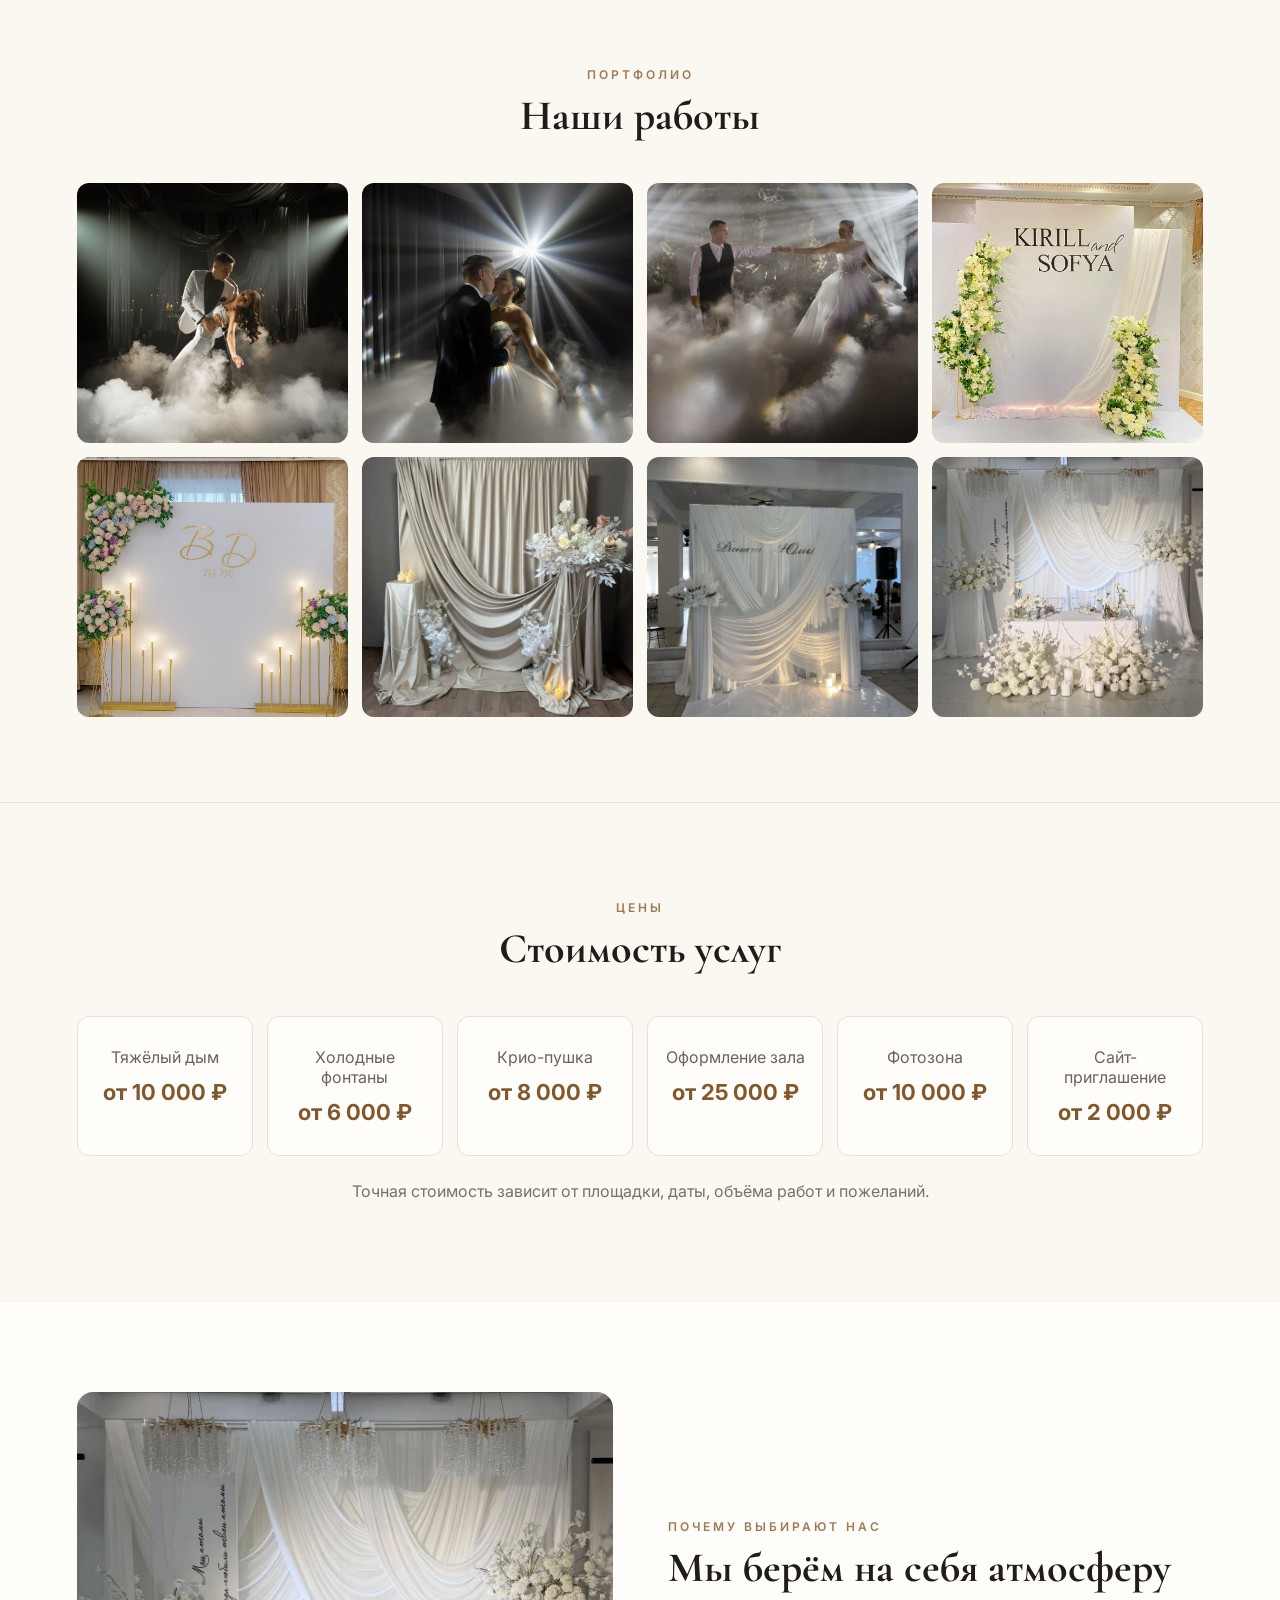
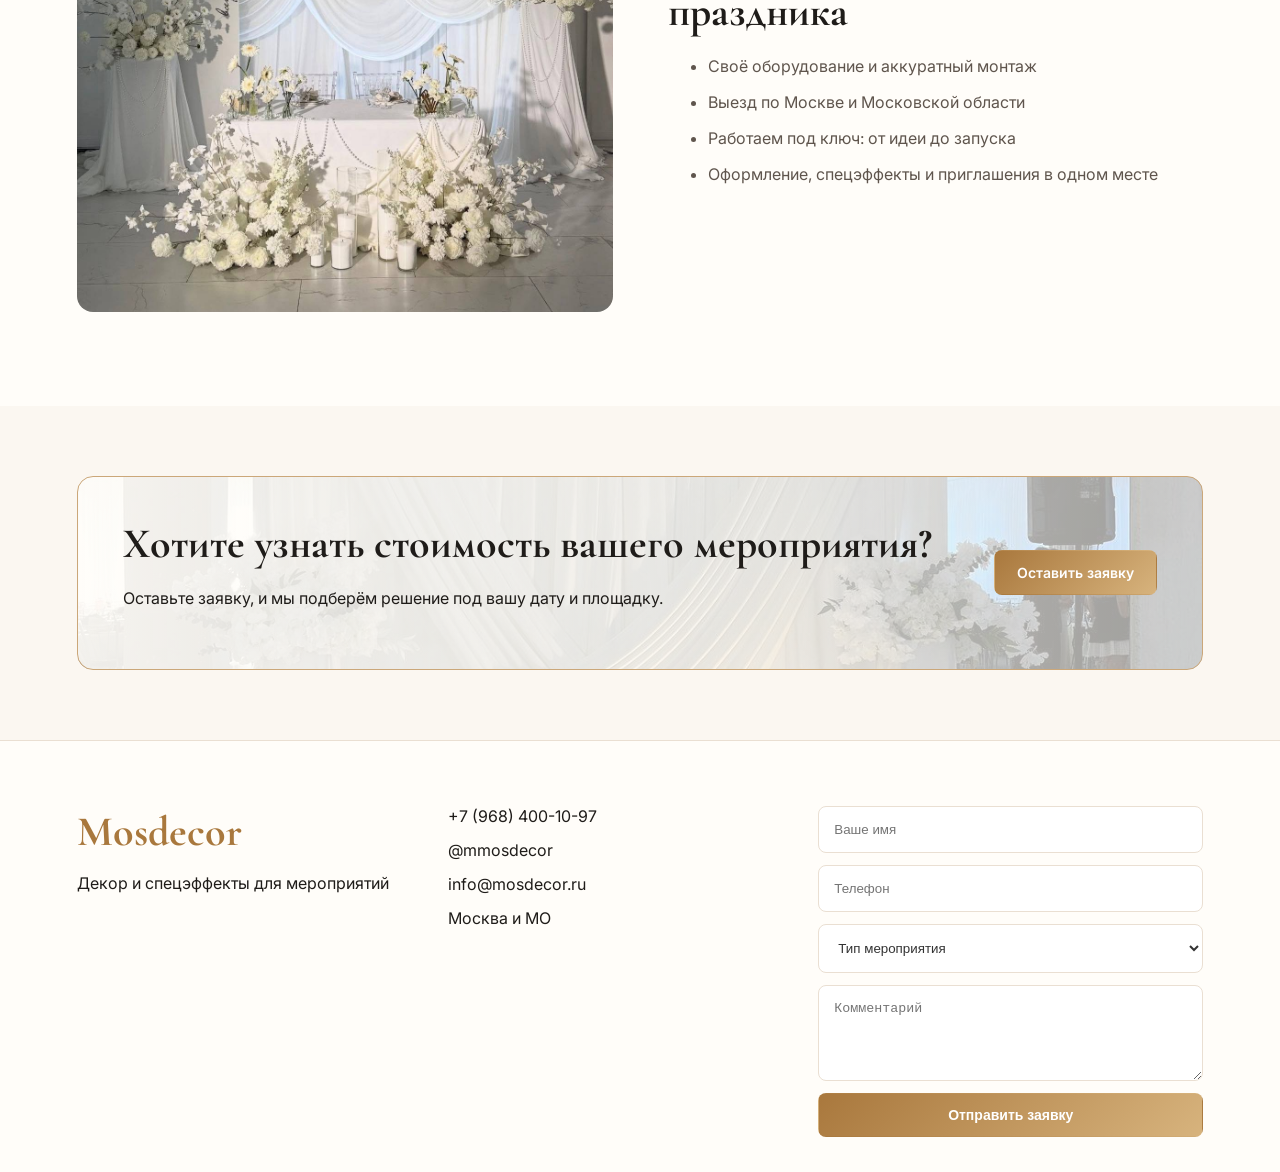
==== commit a5849357: "Update image source for cold fountains service" ====
--- a/index.html
+++ b/index.html
@@ -56,7 +56,7 @@
       </div>
       <div class="services-grid">
         <article class="service-card"><img src="images/smoke-1.jpg" alt=""><h3>Тяжёлый дым</h3><p>Эффект танца в облаках для первого танца.</p><b>от 10 000 ₽</b></article>
-        <article class="service-card"><img src="images/smoke-2.jpg" alt=""><h3>Холодные фонтаны</h3><p>Безопасные искры для яркого выхода.</p><b>от 6 000 ₽</b></article>
+        <article class="service-card"><img src="images/fontani.jpg" alt=""><h3>Холодные фонтаны</h3><p>Безопасные искры для яркого выхода.</p><b>от 6 000 ₽</b></article>
         <article class="service-card"><img src="images/smoke-3.jpg" alt=""><h3>Свет и спецэффекты</h3><p>Вау-эффект для главных моментов вечера.</p><b>от 6 000 ₽</b></article>
         <article class="service-card"><img src="images/decor-1.jpg" alt=""><h3>Оформление зала</h3><p>Президиум, ткань, свечи, цветочные композиции.</p><b>от 25 000 ₽</b></article>
         <article class="service-card"><img src="images/zone-1.jpg" alt=""><h3>Фотозоны</h3><p>Стильные зоны для фото и welcome-зоны.</p><b>от 10 000 ₽</b></article>
--- a/style.css
+++ b/style.css
@@ -1 +1,499 @@
 :root{--bg:#fbf7f1;--paper:#fffdf9;--text:#1f1c19;--muted:#7b7168;--gold:#a9783d;--gold2:#d7b37d;--line:#eadfD2}*{box-sizing:border-box}html{scroll-behavior:smooth}body{margin:0;background:var(--bg);color:var(--text);font-family:Inter,Arial,sans-serif}.header{position:fixed;z-index:20;top:0;left:0;right:0;height:78px;display:flex;align-items:center;gap:30px;padding:0 6%;background:rgba(251,247,241,.86);backdrop-filter:blur(18px);border-bottom:1px solid rgba(169,120,61,.14)}.logo{font-family:'Cormorant Garamond',serif;font-size:30px;color:var(--gold);text-decoration:none;font-weight:700;line-height:.8}.logo span{display:block;font:10px Inter,sans-serif;letter-spacing:3px;text-transform:uppercase;color:#b8a28b;margin-top:8px}.nav{margin-left:auto;display:flex;gap:28px}.nav a{color:var(--text);text-decoration:none;font-size:14px}.header-actions{display:flex;gap:10px}.btn{display:inline-flex;align-items:center;justify-content:center;border-radius:8px;padding:13px 22px;text-decoration:none;font-weight:600;font-size:14px;border:1px solid transparent;cursor:pointer}.btn-gold,.btn-light{background:linear-gradient(135deg,var(--gold),var(--gold2));color:white}.btn-outline,.btn-line{border-color:#b99162;color:#74512b;background:transparent}.burger{display:none}.hero{min-height:760px;display:grid;grid-template-columns:1fr 1.1fr;align-items:center;gap:40px;padding:130px 6% 70px;background:radial-gradient(circle at right,#efe3d2,transparent 45%)}.eyebrow,.section-title p{letter-spacing:3px;text-transform:uppercase;color:#9f7b54;font-size:12px;font-weight:600}.hero h1{font-family:'Cormorant Garamond',serif;font-size:116px;line-height:.82;margin:25px 0 22px;color:var(--gold)}.hero h2,.section-title h2,.about h2,.cta h2{font-family:'Cormorant Garamond',serif;font-size:42px;line-height:1.05;margin:0 0 22px}.lead{max-width:520px;color:#5f554d;line-height:1.8}.hero-buttons{display:flex;gap:14px;flex-wrap:wrap;margin:34px 0}.features{display:grid;grid-template-columns:repeat(3,1fr);gap:18px;max-width:660px;margin-top:35px}.features div{border-top:1px solid var(--line);padding-top:16px;color:#7b7168;font-size:14px}.hero-photo img{width:100%;height:620px;object-fit:cover;border-radius:0 0 0 110px;box-shadow:0 35px 80px rgba(91,61,30,.18)}.section{padding:85px 6%;border-top:1px solid var(--line)}.section-title{text-align:center;margin-bottom:45px}.services-grid{display:grid;grid-template-columns:repeat(6,1fr);gap:18px}.service-card{background:var(--paper);border:1px solid var(--line);border-radius:12px;text-align:center;overflow:hidden;padding-bottom:24px;box-shadow:0 12px 35px rgba(83,59,38,.06)}.service-card img{width:100%;height:160px;object-fit:cover}.service-card h3{font-family:'Cormorant Garamond',serif;font-size:24px}.service-card p{font-size:13px;line-height:1.55;color:var(--muted);padding:0 14px}.service-card b{color:#80582c}.portfolio-grid{display:grid;grid-template-columns:repeat(4,1fr);gap:14px}.portfolio-grid img{width:100%;height:260px;object-fit:cover;border-radius:12px}.price-grid{display:grid;grid-template-columns:repeat(6,1fr);gap:14px}.price-grid div{background:var(--paper);border:1px solid var(--line);border-radius:12px;text-align:center;padding:30px 15px}.price-grid span{display:block;color:#6d635a;margin-bottom:12px}.price-grid b{font-size:22px;color:#80582c}.note{text-align:center;color:var(--muted);margin-top:25px}.about{display:grid;grid-template-columns:1fr 1fr;gap:55px;align-items:center;padding:90px 6%;background:#fffdf9}.about img{width:100%;height:520px;object-fit:cover;border-radius:16px}.about li{margin:16px 0;color:#5f554d}.cta{margin:70px 6%;padding:45px;border:1px solid #cba779;border-radius:16px;background:linear-gradient(90deg,rgba(255,253,249,.94),rgba(255,253,249,.62)),url('images/decor-2.jpg') center/cover;display:flex;align-items:center;justify-content:space-between;gap:30px}.footer{padding:65px 6% 35px;display:grid;grid-template-columns:1fr 1fr 1.2fr;gap:50px;border-top:1px solid var(--line);background:#fffdf9}.footer h2{font-family:'Cormorant Garamond',serif;font-size:42px;color:var(--gold);margin:0}.contacts{display:flex;flex-direction:column;gap:14px}.contacts a{color:var(--text);text-decoration:none}.form{display:grid;gap:12px}.form input,.form select,.form textarea{width:100%;padding:15px;border:1px solid var(--line);border-radius:8px;background:#fff;color:#333}.form textarea{min-height:96px;resize:vertical}.reveal{opacity:0;transform:translateY(20px);transition:1s}.reveal.show{opacity:1;transform:none}@media(max-width:1000px){.nav,.header-actions{display:none}.burger{display:block;margin-left:auto;background:none;border:0}.burger span{display:block;width:28px;height:2px;background:#8c6a44;margin:6px}.hero{grid-template-columns:1fr;padding-top:110px}.hero h1{font-size:76px}.hero-photo img{height:500px;border-radius:18px}.services-grid,.price-grid{grid-template-columns:repeat(2,1fr)}.portfolio-grid{grid-template-columns:repeat(2,1fr)}.about,.footer{grid-template-columns:1fr}.cta{flex-direction:column;align-items:flex-start}.features{grid-template-columns:1fr}}@media(max-width:560px){.header{height:66px;padding:0 20px}.logo{font-size:25px}.hero{padding:95px 20px 50px}.hero h1{font-size:64px}.hero h2,.section-title h2,.about h2,.cta h2{font-size:34px}.hero-photo img{height:430px}.section,.about{padding:60px 20px}.services-grid,.price-grid,.portfolio-grid{grid-template-columns:1fr}.portfolio-grid img{height:330px}.footer{padding:50px 20px}.cta{margin:40px 20px;padding:28px}.btn{width:100%}}
+.service-card-link {
+  display: block;
+  color: inherit;
+  text-decoration: none;
+  cursor: pointer;
+  transition:
+    transform 0.3s ease,
+    box-shadow 0.3s ease;
+}
+
+.service-card-link:hover {
+  transform: translateY(-8px);
+  box-shadow: 0 18px 45px rgba(87, 59, 27, 0.16);
+}
+
+.service-more {
+  display: inline-block;
+  margin-top: 18px;
+  color: #a9783d;
+  font-size: 14px;
+  font-weight: 600;
+}
+/* =========================
+   КАТАЛОГ ПРИГЛАШЕНИЙ
+========================= */
+
+.catalog-page {
+  background: #fbf7f1;
+  color: #2f261f;
+}
+
+.catalog-header {
+  min-height: 92px;
+  padding: 18px 6%;
+  display: flex;
+  align-items: center;
+  justify-content: space-between;
+  gap: 20px;
+  background: rgba(251, 247, 241, 0.94);
+  border-bottom: 1px solid rgba(170, 122, 67, 0.18);
+  position: sticky;
+  top: 0;
+  z-index: 100;
+  backdrop-filter: blur(14px);
+}
+
+.catalog-logo {
+  color: #aa783f;
+  text-decoration: none;
+  font-family: "Cormorant Garamond", serif;
+  font-size: 34px;
+  font-weight: 600;
+  line-height: 0.9;
+}
+
+.catalog-logo span {
+  display: block;
+  margin-top: 8px;
+  font-family: "Inter", sans-serif;
+  font-size: 9px;
+  font-weight: 500;
+  letter-spacing: 4px;
+  text-transform: uppercase;
+}
+
+.catalog-back {
+  padding: 13px 20px;
+  color: #7b5430;
+  border: 1px solid rgba(170, 120, 63, 0.55);
+  border-radius: 10px;
+  text-decoration: none;
+  font-size: 14px;
+  transition: 0.25s ease;
+}
+
+.catalog-back:hover {
+  background: #aa783f;
+  color: #fff;
+}
+
+.catalog-hero {
+  max-width: 900px;
+  margin: 0 auto;
+  padding: 95px 24px 65px;
+  text-align: center;
+}
+
+.catalog-hero h1 {
+  margin: 12px 0 20px;
+  font-family: "Cormorant Garamond", serif;
+  font-size: clamp(48px, 8vw, 82px);
+  font-weight: 500;
+  line-height: 0.95;
+}
+
+.catalog-lead {
+  max-width: 700px;
+  margin: 0 auto;
+  color: #75675b;
+  font-size: 17px;
+  line-height: 1.8;
+}
+
+.catalog-benefits {
+  margin-top: 34px;
+  display: flex;
+  justify-content: center;
+  flex-wrap: wrap;
+  gap: 12px;
+}
+
+.catalog-benefits span {
+  padding: 11px 16px;
+  border: 1px solid rgba(170, 120, 63, 0.25);
+  border-radius: 999px;
+  background: rgba(255, 255, 255, 0.6);
+  color: #77583b;
+  font-size: 13px;
+}
+
+.catalog-section {
+  padding: 20px 6% 100px;
+}
+
+.catalog-toolbar {
+  max-width: 1380px;
+  margin: 0 auto 38px;
+  display: flex;
+  align-items: center;
+  justify-content: space-between;
+  gap: 20px;
+}
+
+.catalog-filters {
+  display: flex;
+  flex-wrap: wrap;
+  gap: 10px;
+}
+
+.filter-btn {
+  padding: 11px 18px;
+  border: 1px solid rgba(170, 120, 63, 0.25);
+  border-radius: 999px;
+  background: transparent;
+  color: #63492f;
+  cursor: pointer;
+  font-family: "Inter", sans-serif;
+  transition: 0.25s ease;
+}
+
+.filter-btn:hover,
+.filter-btn.active {
+  background: #aa783f;
+  border-color: #aa783f;
+  color: #fff;
+}
+
+.catalog-search {
+  width: min(100%, 260px);
+  padding: 13px 16px;
+  border: 1px solid rgba(170, 120, 63, 0.3);
+  border-radius: 12px;
+  outline: none;
+  background: rgba(255, 255, 255, 0.8);
+  font-family: "Inter", sans-serif;
+}
+
+.catalog-search:focus {
+  border-color: #aa783f;
+}
+
+.templates-grid {
+  max-width: 1380px;
+  margin: 0 auto;
+  display: grid;
+  grid-template-columns: repeat(2, minmax(0, 1fr));
+  gap: 28px;
+}
+
+.template-card {
+  overflow: hidden;
+  background: #fffdf9;
+  border: 1px solid rgba(170, 120, 63, 0.18);
+  border-radius: 22px;
+  box-shadow: 0 16px 50px rgba(76, 50, 24, 0.07);
+  transition:
+    transform 0.3s ease,
+    box-shadow 0.3s ease;
+}
+
+.template-card:hover {
+  transform: translateY(-7px);
+  box-shadow: 0 24px 65px rgba(76, 50, 24, 0.13);
+}
+
+.template-card.is-hidden {
+  display: none;
+}
+
+.template-preview {
+  height: 360px;
+  position: relative;
+  overflow: hidden;
+  background: #eee5da;
+}
+
+.template-preview img,
+.template-preview video {
+  width: 100%;
+  height: 100%;
+  display: block;
+  object-fit: cover;
+  transition: transform 0.6s ease;
+}
+
+.template-card:hover .template-preview img,
+.template-card:hover .template-preview video {
+  transform: scale(1.035);
+}
+
+.template-badge {
+  position: absolute;
+  top: 18px;
+  left: 18px;
+  padding: 8px 13px;
+  border-radius: 999px;
+  background: rgba(255, 255, 255, 0.92);
+  color: #8e6031;
+  font-size: 12px;
+  font-weight: 600;
+  backdrop-filter: blur(8px);
+}
+
+.template-content {
+  padding: 28px;
+}
+
+.template-style {
+  margin: 0 0 8px;
+  color: #ad7a42;
+  font-size: 12px;
+  font-weight: 600;
+  letter-spacing: 1.6px;
+  text-transform: uppercase;
+}
+
+.template-content h2 {
+  margin: 0 0 12px;
+  font-family: "Cormorant Garamond", serif;
+  font-size: 38px;
+  font-weight: 600;
+}
+
+.template-description {
+  margin: 0;
+  color: #796b60;
+  line-height: 1.7;
+}
+
+.template-features {
+  margin: 22px 0;
+  padding: 0;
+  display: grid;
+  grid-template-columns: repeat(2, minmax(0, 1fr));
+  gap: 10px 18px;
+  list-style: none;
+  color: #5f5145;
+  font-size: 14px;
+}
+
+.template-features li::before {
+  content: "✓";
+  margin-right: 8px;
+  color: #aa783f;
+  font-weight: 700;
+}
+
+.template-bottom {
+  padding-top: 22px;
+  display: flex;
+  align-items: flex-end;
+  justify-content: space-between;
+  gap: 20px;
+  border-top: 1px solid rgba(170, 120, 63, 0.16);
+}
+
+.template-price span {
+  display: block;
+  margin-bottom: 4px;
+  color: #95877b;
+  font-size: 12px;
+}
+
+.template-price b {
+  color: #744b25;
+  font-size: 21px;
+}
+
+.template-actions {
+  display: flex;
+  flex-wrap: wrap;
+  justify-content: flex-end;
+  gap: 10px;
+}
+
+.template-btn {
+  padding: 12px 16px;
+  border-radius: 10px;
+  text-decoration: none;
+  font-size: 13px;
+  font-weight: 600;
+  transition: 0.25s ease;
+}
+
+.template-btn-light {
+  color: #82592f;
+  border: 1px solid rgba(170, 120, 63, 0.45);
+}
+
+.template-btn-light:hover {
+  background: #f6ede2;
+}
+
+.template-btn-gold {
+  background: #aa783f;
+  color: #fff;
+  border: 1px solid #aa783f;
+}
+
+.template-btn-gold:hover {
+  background: #8e6031;
+  border-color: #8e6031;
+}
+
+.catalog-empty {
+  display: none;
+  max-width: 1380px;
+  margin: 50px auto 0;
+  padding: 45px 20px;
+  text-align: center;
+  border: 1px dashed rgba(170, 120, 63, 0.35);
+  border-radius: 18px;
+  color: #7c6c5f;
+}
+
+.catalog-empty.show {
+  display: block;
+}
+
+.catalog-cta {
+  margin: 0 6% 80px;
+  padding: 52px;
+  display: flex;
+  align-items: center;
+  justify-content: space-between;
+  gap: 30px;
+  border-radius: 24px;
+  background:
+    linear-gradient(
+      120deg,
+      rgba(64, 39, 17, 0.92),
+      rgba(148, 98, 47, 0.88)
+    ),
+    url("images/decor-3.jpg") center / cover;
+  color: #fff;
+}
+
+.catalog-cta h2 {
+  margin: 10px 0;
+  font-family: "Cormorant Garamond", serif;
+  font-size: clamp(38px, 5vw, 58px);
+  font-weight: 500;
+}
+
+.catalog-cta p {
+  max-width: 650px;
+  line-height: 1.7;
+}
+
+.catalog-footer {
+  padding: 38px 6%;
+  display: flex;
+  align-items: center;
+  justify-content: space-between;
+  gap: 22px;
+  border-top: 1px solid rgba(170, 120, 63, 0.18);
+  color: #746558;
+}
+
+.catalog-footer a {
+  color: #8e6031;
+  text-decoration: none;
+}
+
+.catalog-footer-logo {
+  font-family: "Cormorant Garamond", serif;
+  font-size: 31px;
+  font-weight: 600;
+}
+
+@media (max-width: 900px) {
+  .templates-grid {
+    grid-template-columns: 1fr;
+  }
+
+  .catalog-toolbar {
+    align-items: stretch;
+    flex-direction: column;
+  }
+
+  .catalog-search {
+    width: 100%;
+  }
+
+  .catalog-cta {
+    align-items: flex-start;
+    flex-direction: column;
+  }
+}
+
+@media (max-width: 600px) {
+  .catalog-header {
+    min-height: 76px;
+    padding: 14px 18px;
+  }
+
+  .catalog-logo {
+    font-size: 27px;
+  }
+
+  .catalog-logo span {
+    letter-spacing: 2px;
+    font-size: 7px;
+  }
+
+  .catalog-back {
+    padding: 10px 12px;
+    font-size: 12px;
+  }
+
+  .catalog-hero {
+    padding: 70px 18px 45px;
+  }
+
+  .catalog-section {
+    padding: 10px 16px 70px;
+  }
+
+  .catalog-filters {
+    flex-wrap: nowrap;
+    overflow-x: auto;
+    padding-bottom: 6px;
+  }
+
+  .filter-btn {
+    flex: 0 0 auto;
+  }
+
+  .template-preview {
+    height: 300px;
+  }
+
+  .template-content {
+    padding: 22px 18px;
+  }
+
+  .template-content h2 {
+    font-size: 32px;
+  }
+
+  .template-features {
+    grid-template-columns: 1fr;
+  }
+
+  .template-bottom {
+    align-items: stretch;
+    flex-direction: column;
+  }
+
+  .template-actions {
+    justify-content: stretch;
+  }
+
+  .template-btn {
+    flex: 1;
+    text-align: center;
+  }
+
+  .catalog-cta {
+    margin: 0 16px 60px;
+    padding: 34px 22px;
+  }
+
+  .catalog-footer {
+    align-items: flex-start;
+    flex-direction: column;
+  }
+}
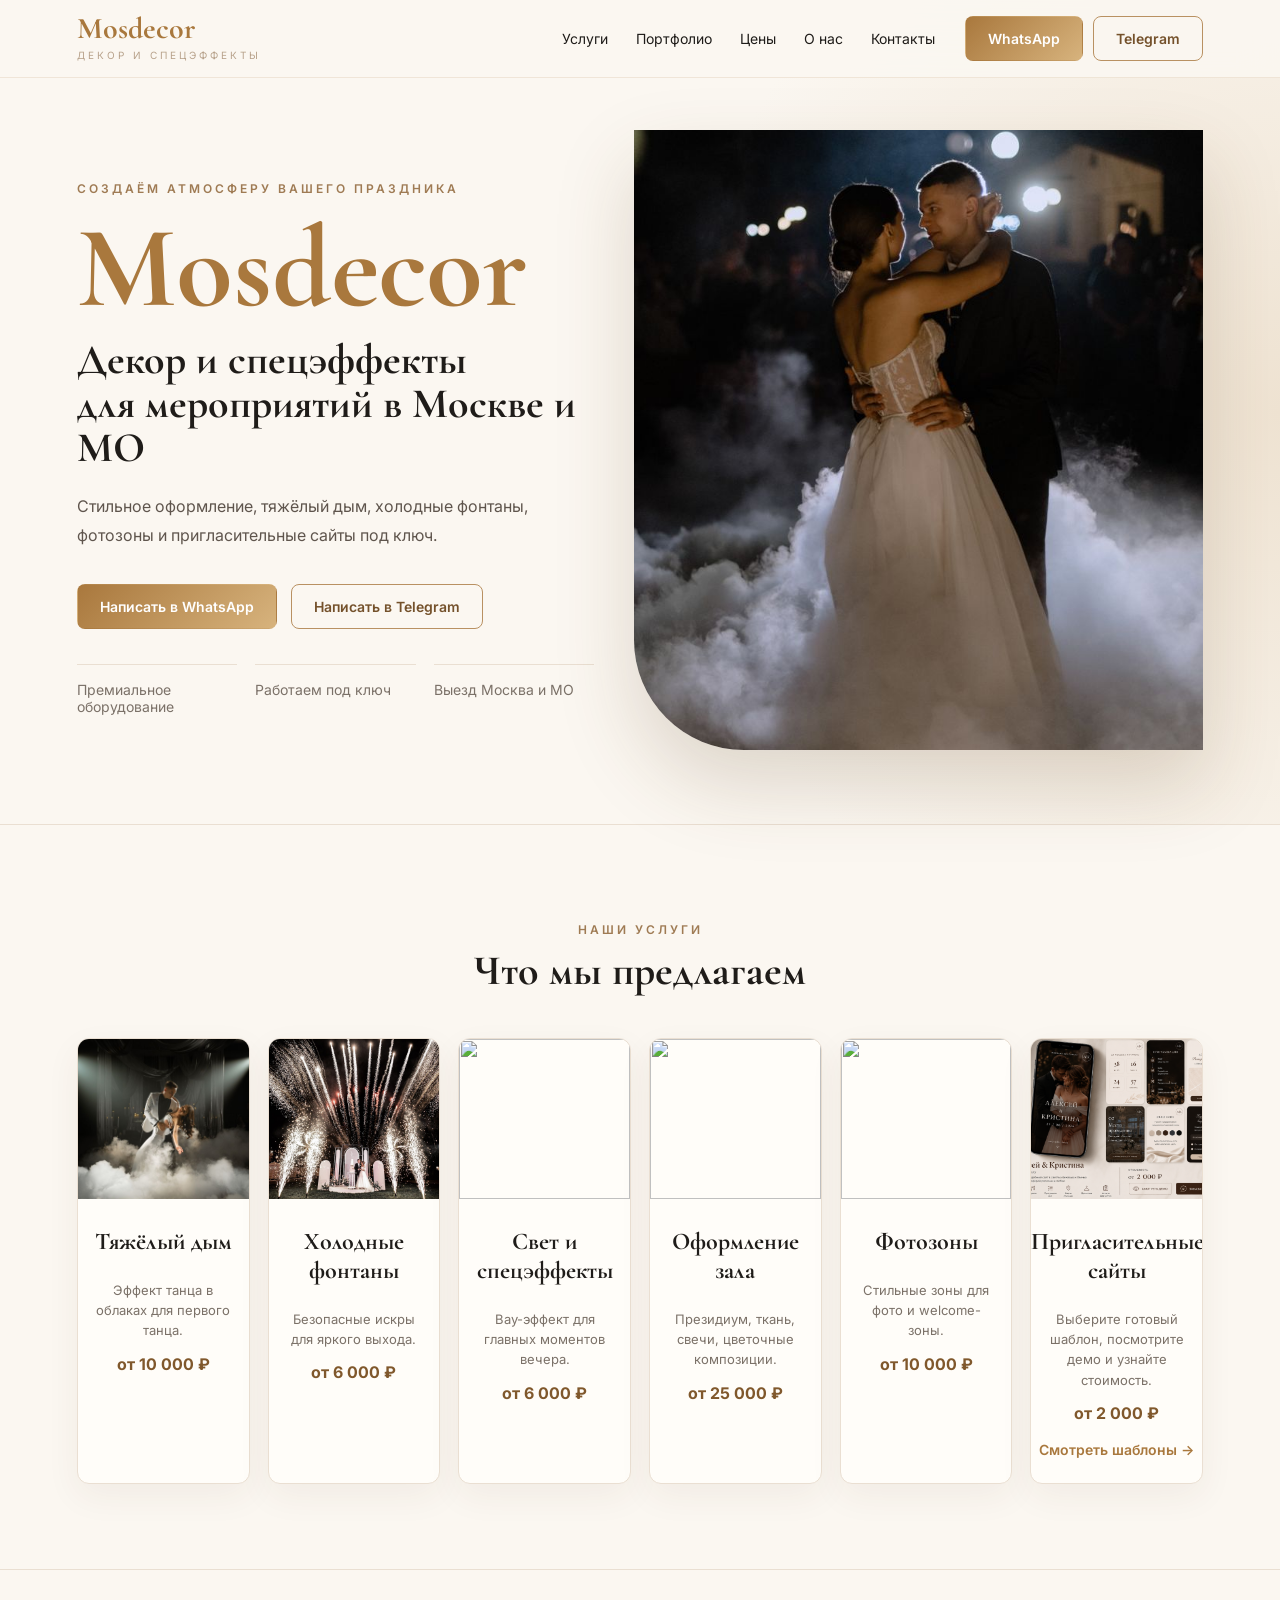
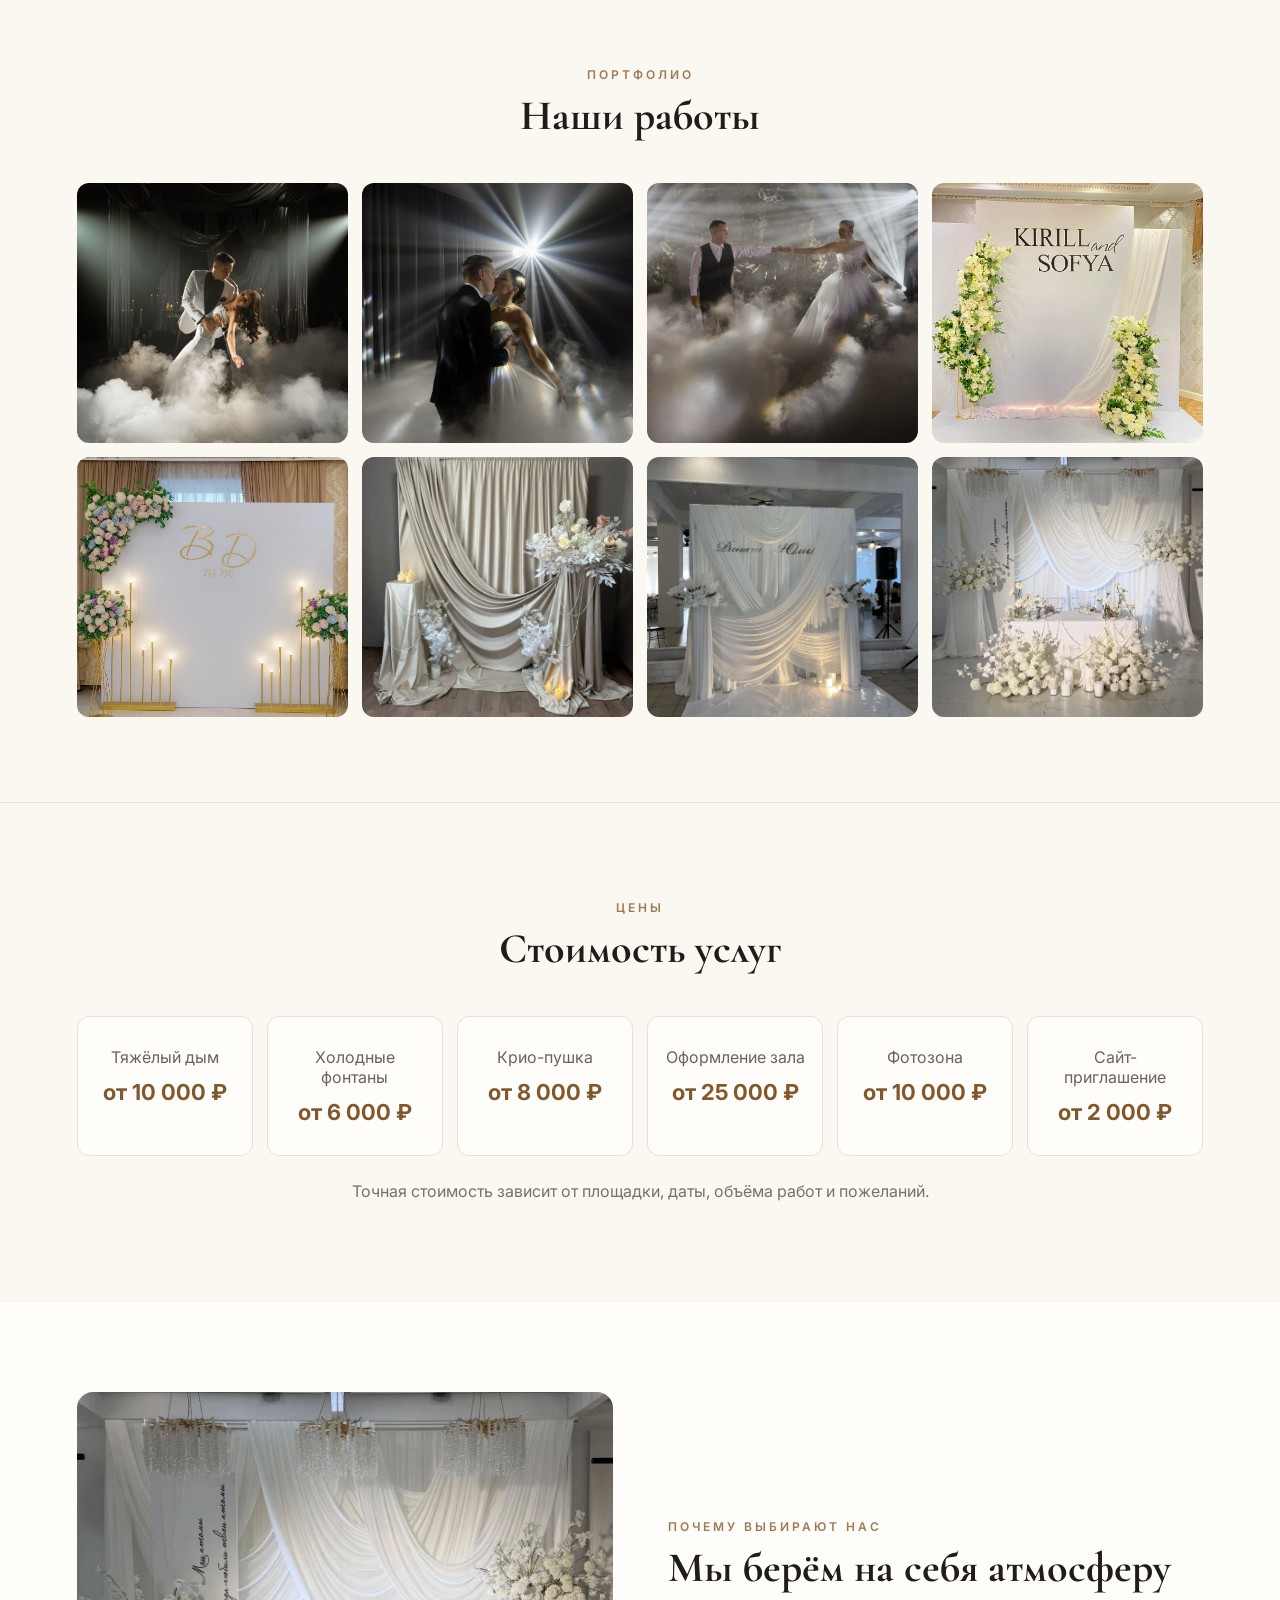
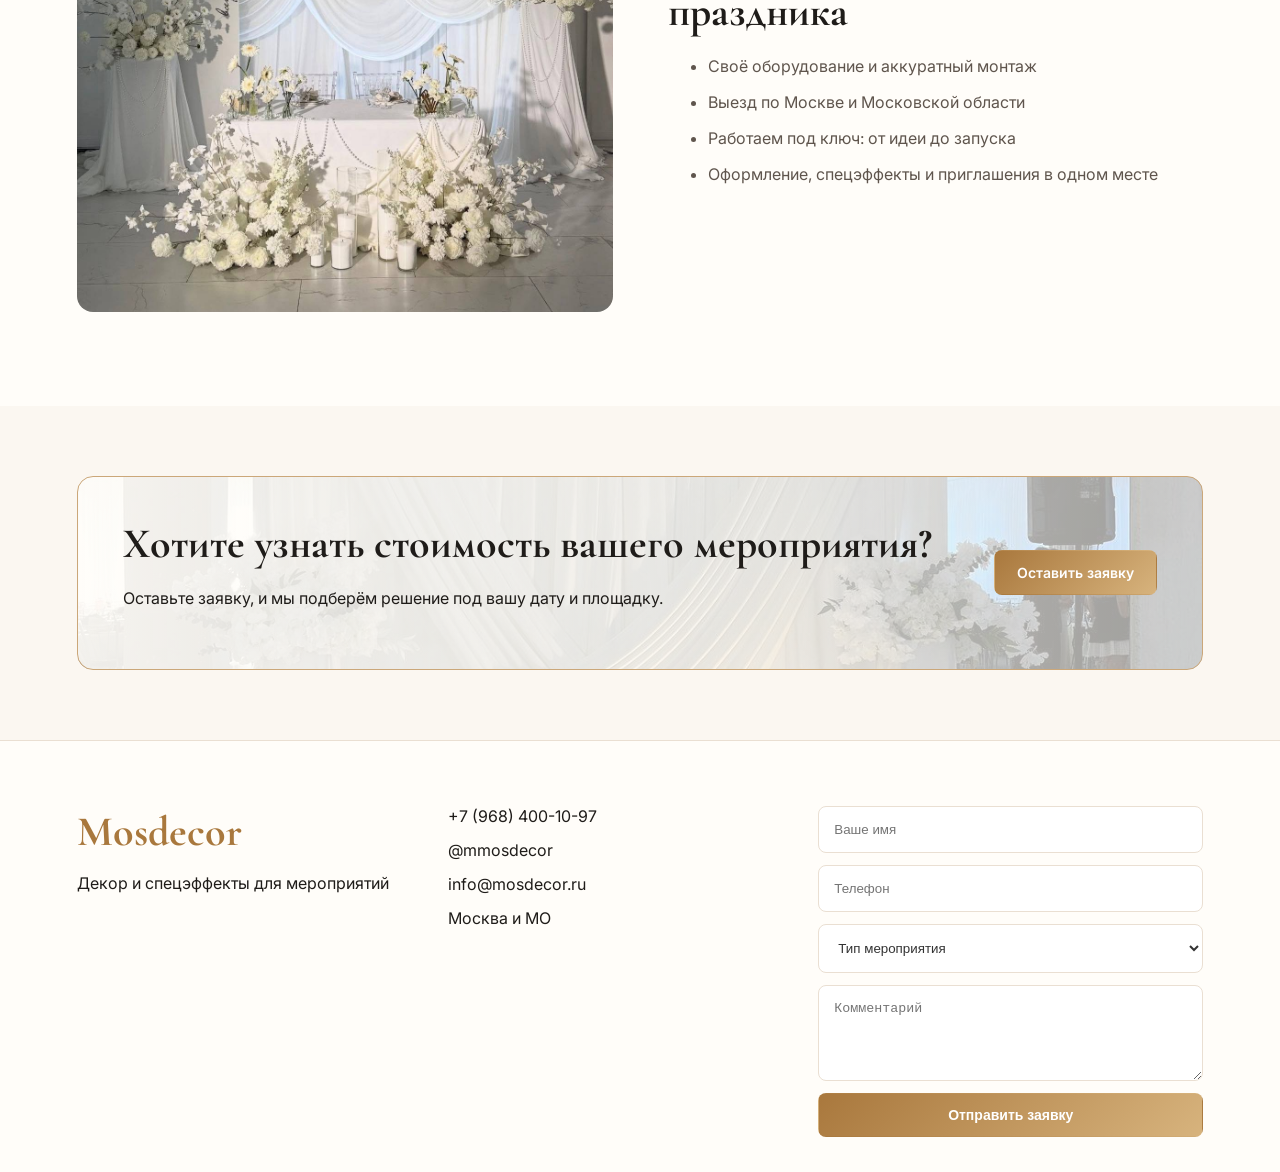
==== commit d1f394db: "Replace and add service cards in index.html" ====
--- a/index.html
+++ b/index.html
@@ -57,9 +57,9 @@
       <div class="services-grid">
         <article class="service-card"><img src="images/smoke-1.jpg" alt=""><h3>Тяжёлый дым</h3><p>Эффект танца в облаках для первого танца.</p><b>от 10 000 ₽</b></article>
         <article class="service-card"><img src="images/fontani.jpg" alt=""><h3>Холодные фонтаны</h3><p>Безопасные искры для яркого выхода.</p><b>от 6 000 ₽</b></article>
-        <article class="service-card"><img src="images/smoke-3.jpg" alt=""><h3>Свет и спецэффекты</h3><p>Вау-эффект для главных моментов вечера.</p><b>от 6 000 ₽</b></article>
-        <article class="service-card"><img src="images/decor-1.jpg" alt=""><h3>Оформление зала</h3><p>Президиум, ткань, свечи, цветочные композиции.</p><b>от 25 000 ₽</b></article>
-        <article class="service-card"><img src="images/zone-1.jpg" alt=""><h3>Фотозоны</h3><p>Стильные зоны для фото и welcome-зоны.</p><b>от 10 000 ₽</b></article>
+        <article class="service-card"><img src="images/svet.jpg" alt=""><h3>Свет и спецэффекты</h3><p>Вау-эффект для главных моментов вечера.</p><b>от 6 000 ₽</b></article>
+        <article class="service-card"><img src="images/oform.jpg" alt=""><h3>Оформление зала</h3><p>Президиум, ткань, свечи, цветочные композиции.</p><b>от 25 000 ₽</b></article>
+        <article class="service-card"><img src="images/zone.jpg" alt=""><h3>Фотозоны</h3><p>Стильные зоны для фото и welcome-зоны.</p><b>от 10 000 ₽</b></article>
         <a href="invitations.html" class="service-card service-card-link">
   <img src="images/gold-zone.jpg" alt="Каталог пригласительных сайтов">
 
